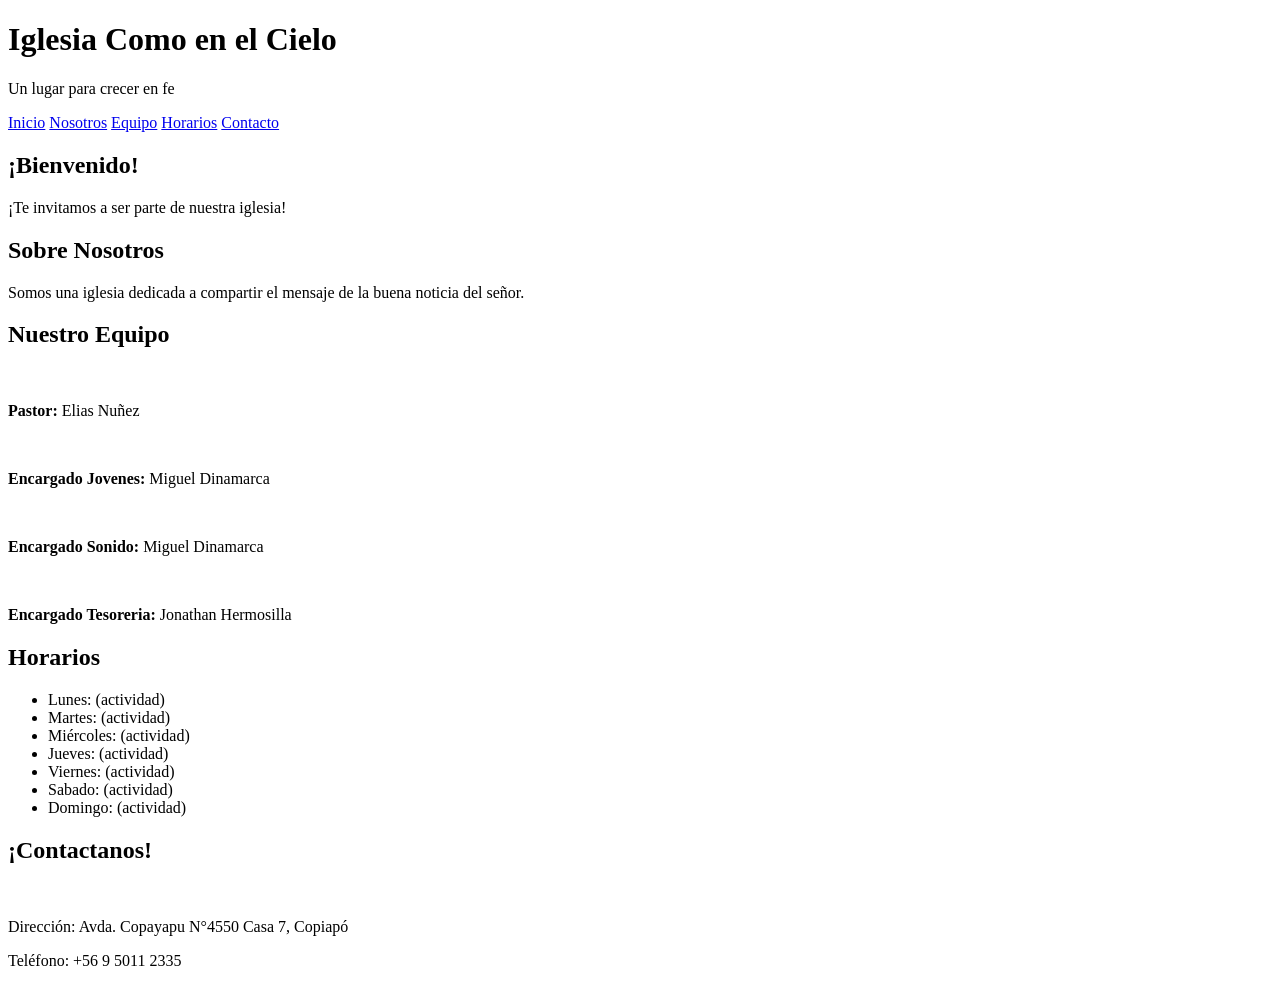
==== index.html @ c85ac82c "ajustes minimos" ====
<!DOCTYPE html>
<html lang="es">

<head>
    <meta charset="UTF-8">
    <meta name="viewport" content="width=device-width, initial-scale=1.0">
    <title>Iglesia "Como en el Cielo"</title>
    <link rel="stylesheet" href="styles.css">
</head>

<body>

    <header>
        <h1>Iglesia Como en el Cielo</h1>
        <p>Un lugar para crecer en fe</p>
    </header>

    <nav>
        <a href="#inicio">Inicio</a>
        <a href="#nosotros">Nosotros</a>
        <a href="#equipo">Equipo</a>
        <a href="#horarios">Horarios</a>
        <a href="#contacto">Contacto</a>
    </nav>

    <main>

        <section id="inicio">
            <h2>¡Bienvenido!</h2>
            <p>¡Te invitamos a ser parte de nuestra iglesia!</p>
        </section>

        <section id="nosotros">
            <h2>Sobre Nosotros</h2>
            <p>
                Somos una iglesia dedicada a compartir el mensaje de la buena noticia del señor.
            </p>
        </section>

        <section id="equipo">
            <h2>Nuestro Equipo</h2>

            <img src=""><p><strong>Pastor:</strong> Elias Nuñez</p>
            <img src=""><p><strong>Encargado Jovenes:</strong> Miguel Dinamarca </p>
            <img src=""><p><strong>Encargado Sonido:</strong> Miguel Dinamarca </p>
            <img src=""><p><strong>Encargado Tesoreria:</strong> Jonathan Hermosilla </p>

        </section>

        <section id="horarios">
            <h2>Horarios</h2>

            <ul>
                <li>Lunes: (actividad)</li>
                <li>Martes: (actividad) </li>
                <li>Miércoles: (actividad) </li>
                <li>Jueves: (actividad) </li>
                <li>Viernes: (actividad) </li>
                <li>Sabado: (actividad) </li>
                <li>Domingo: (actividad) </li>
            </ul>
        </section>

        <section id="contacto">
            <h2>¡Contactanos!</h2>
            <img src="">
            <p>Dirección: Avda. Copayapu N°4550 Casa 7, Copiapó</p>
            <p>Teléfono: +56 9 5011 2335</p>

        </section>

    </main>

</body>

</html>
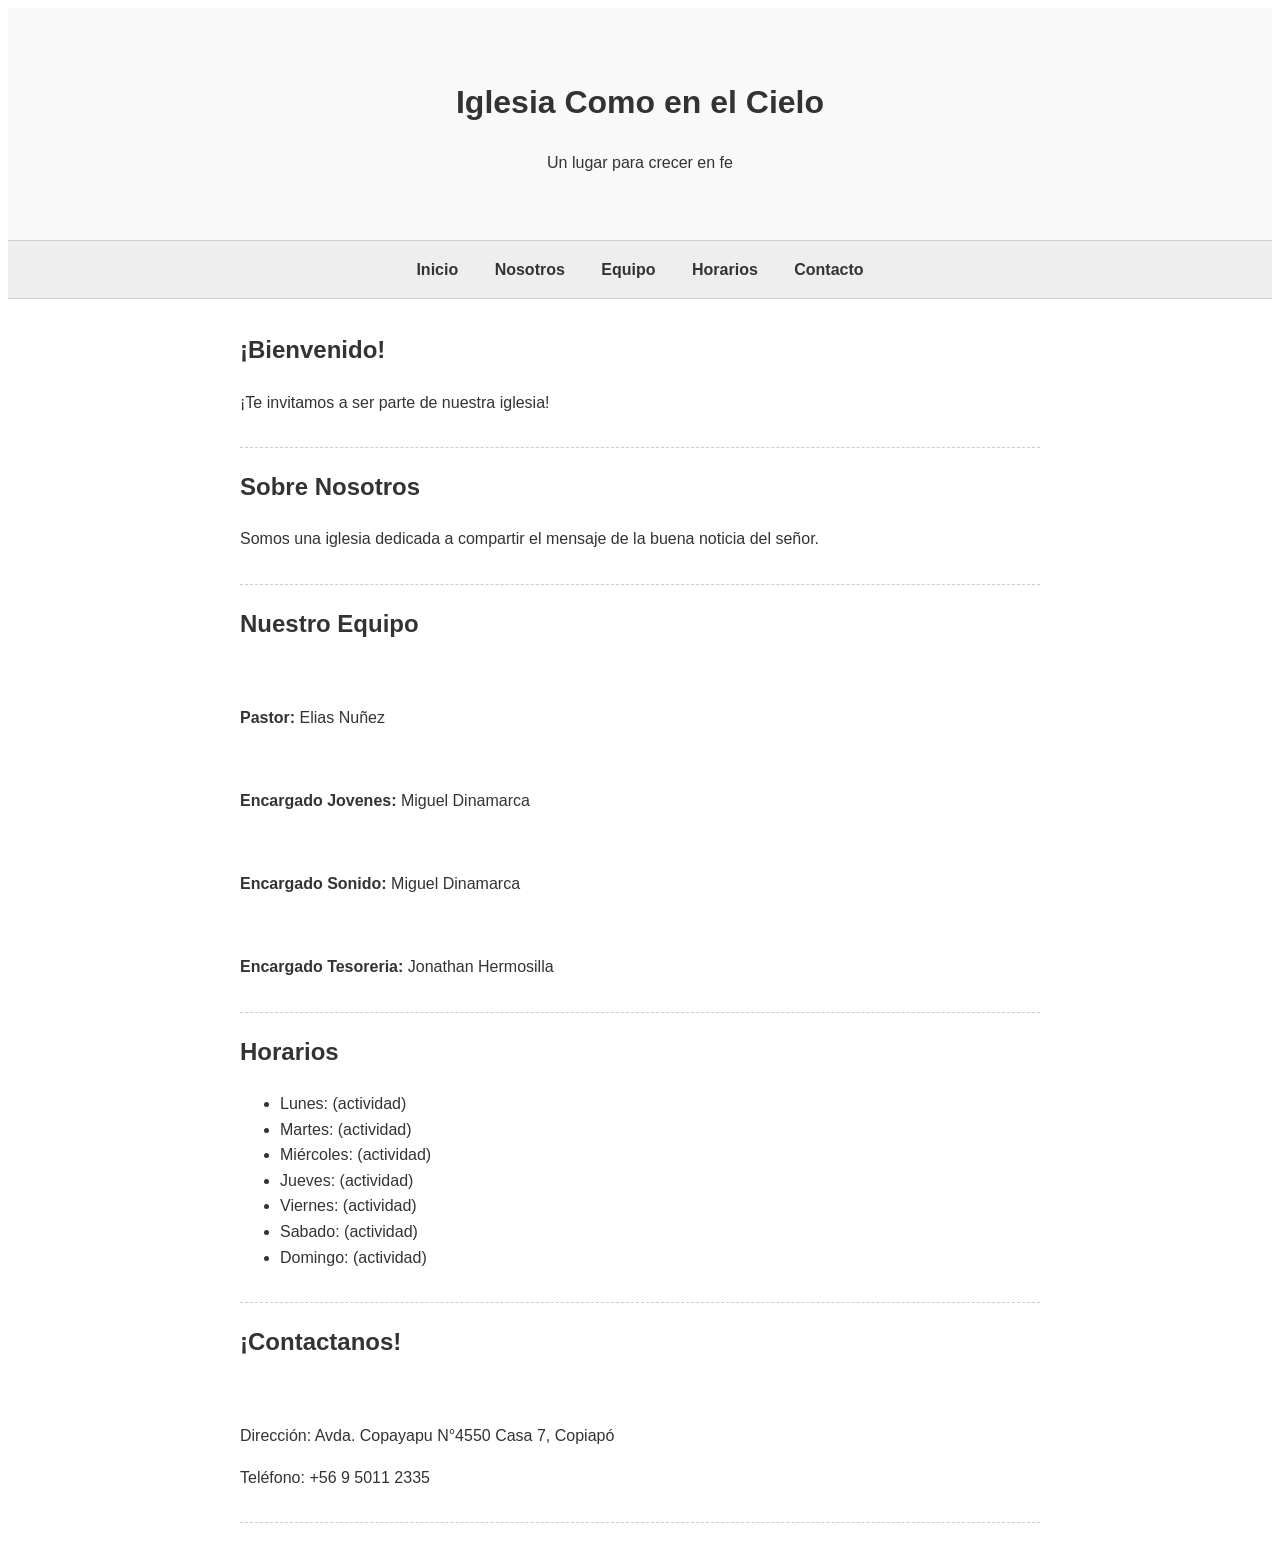
==== commit 838d508e: "Primera fase html con css" ====
--- a/index.html
+++ b/index.html
@@ -4,8 +4,8 @@
 <head>
     <meta charset="UTF-8">
     <meta name="viewport" content="width=device-width, initial-scale=1.0">
-    <title>Iglesia "Como en el Cielo"</title>
-    <link rel="stylesheet" href="styles.css">
+    <title>Iglesia Como en el Cielo</title>
+    <link rel="stylesheet" href="assets/css/styles.css">
 </head>
 
 <body>
--- a/assets/css/styles.css
+++ b/assets/css/styles.css
@@ -0,0 +1,39 @@
+body {
+    font-family: Arial, sans-serif;
+    line-height: 1.6;
+    color: #333;
+    background-color: #fff;
+}
+
+header {
+    text-align: center;
+    padding: 3rem 1rem;
+    background-color: #f9f9f9;
+    border-bottom: 1px solid #ccc;
+}
+
+nav {
+    text-align: center;
+    padding: 1rem;
+    background-color: #eee;
+    border-bottom: 1px solid #ccc;
+}
+
+nav a {
+    text-decoration: none;
+    color: #333;
+    margin: 0 1rem;
+    font-weight: bold;
+}
+
+main {
+    max-width: 800px;
+    margin: 2rem auto;
+    padding: 0 1rem;
+}
+
+section {
+    margin-bottom: 1rem;
+    padding-bottom: 1rem;
+    border-bottom: 1px dashed #ccc;
+}
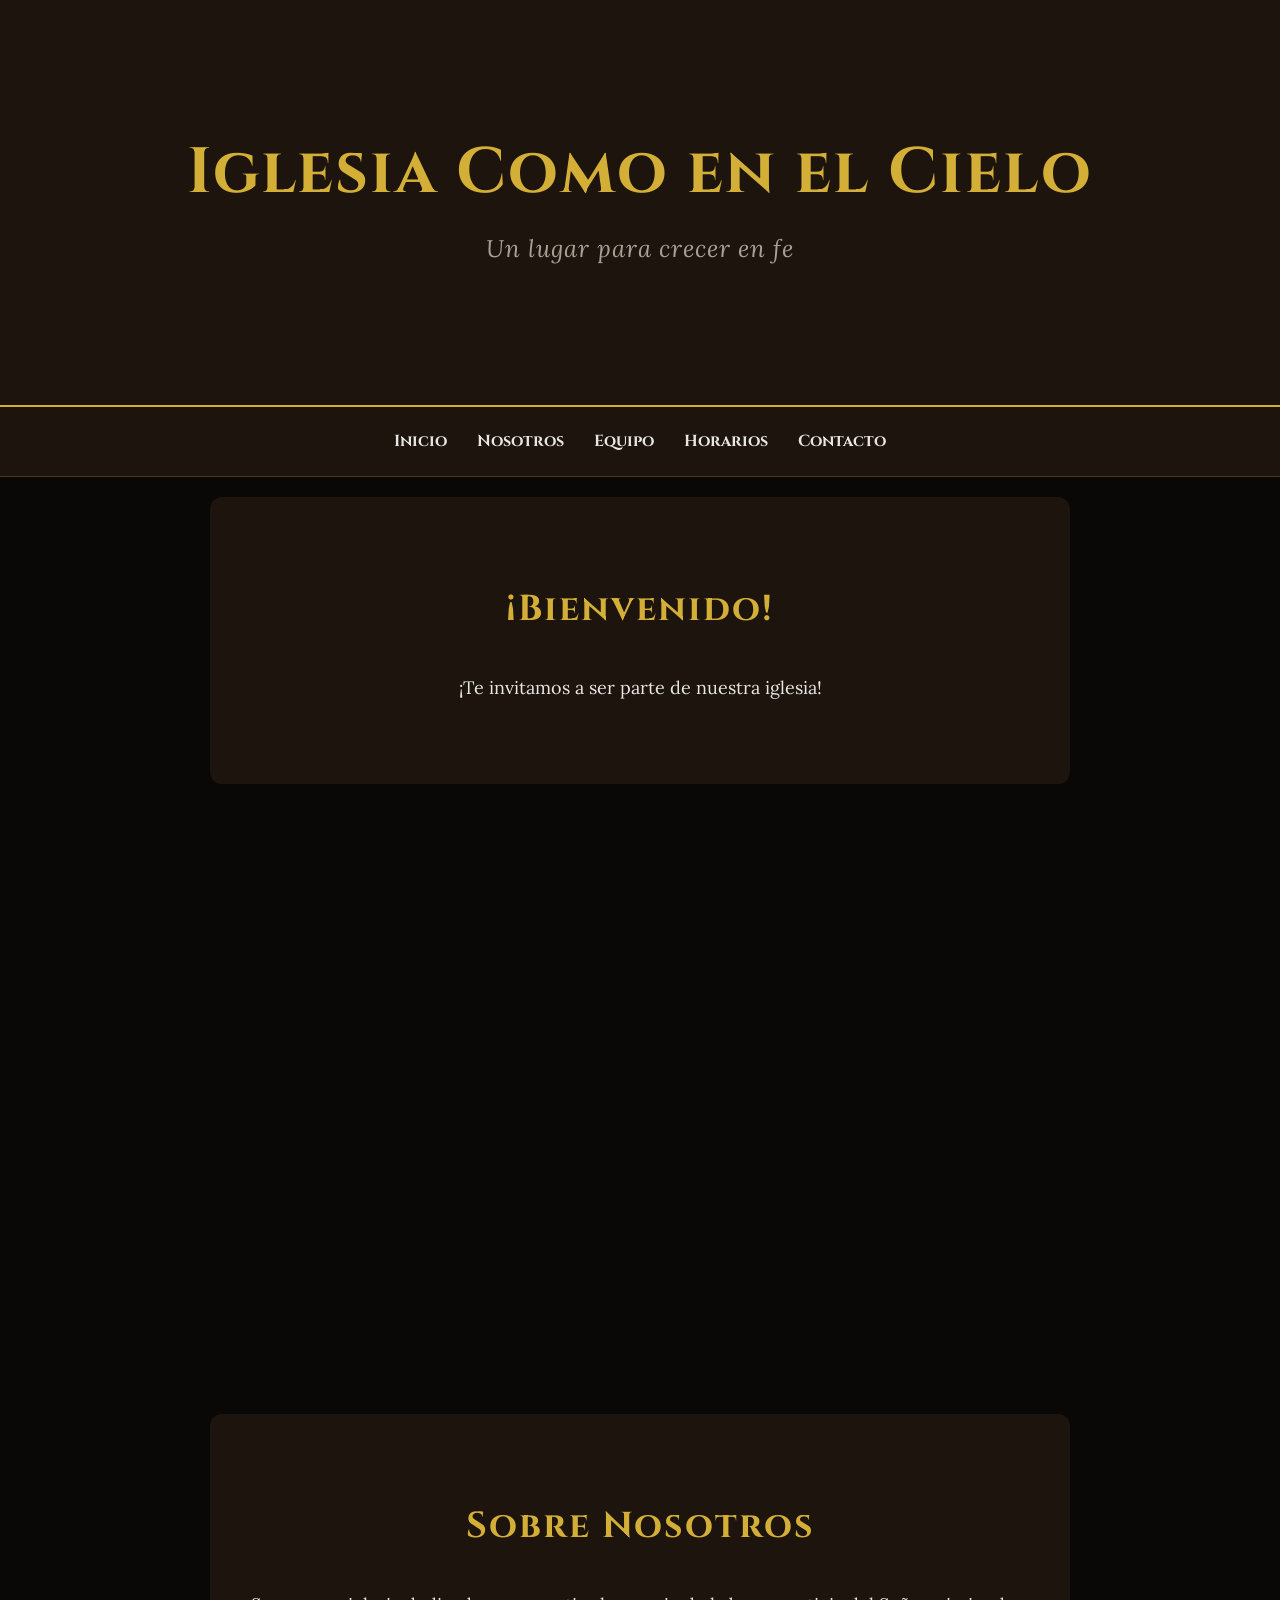
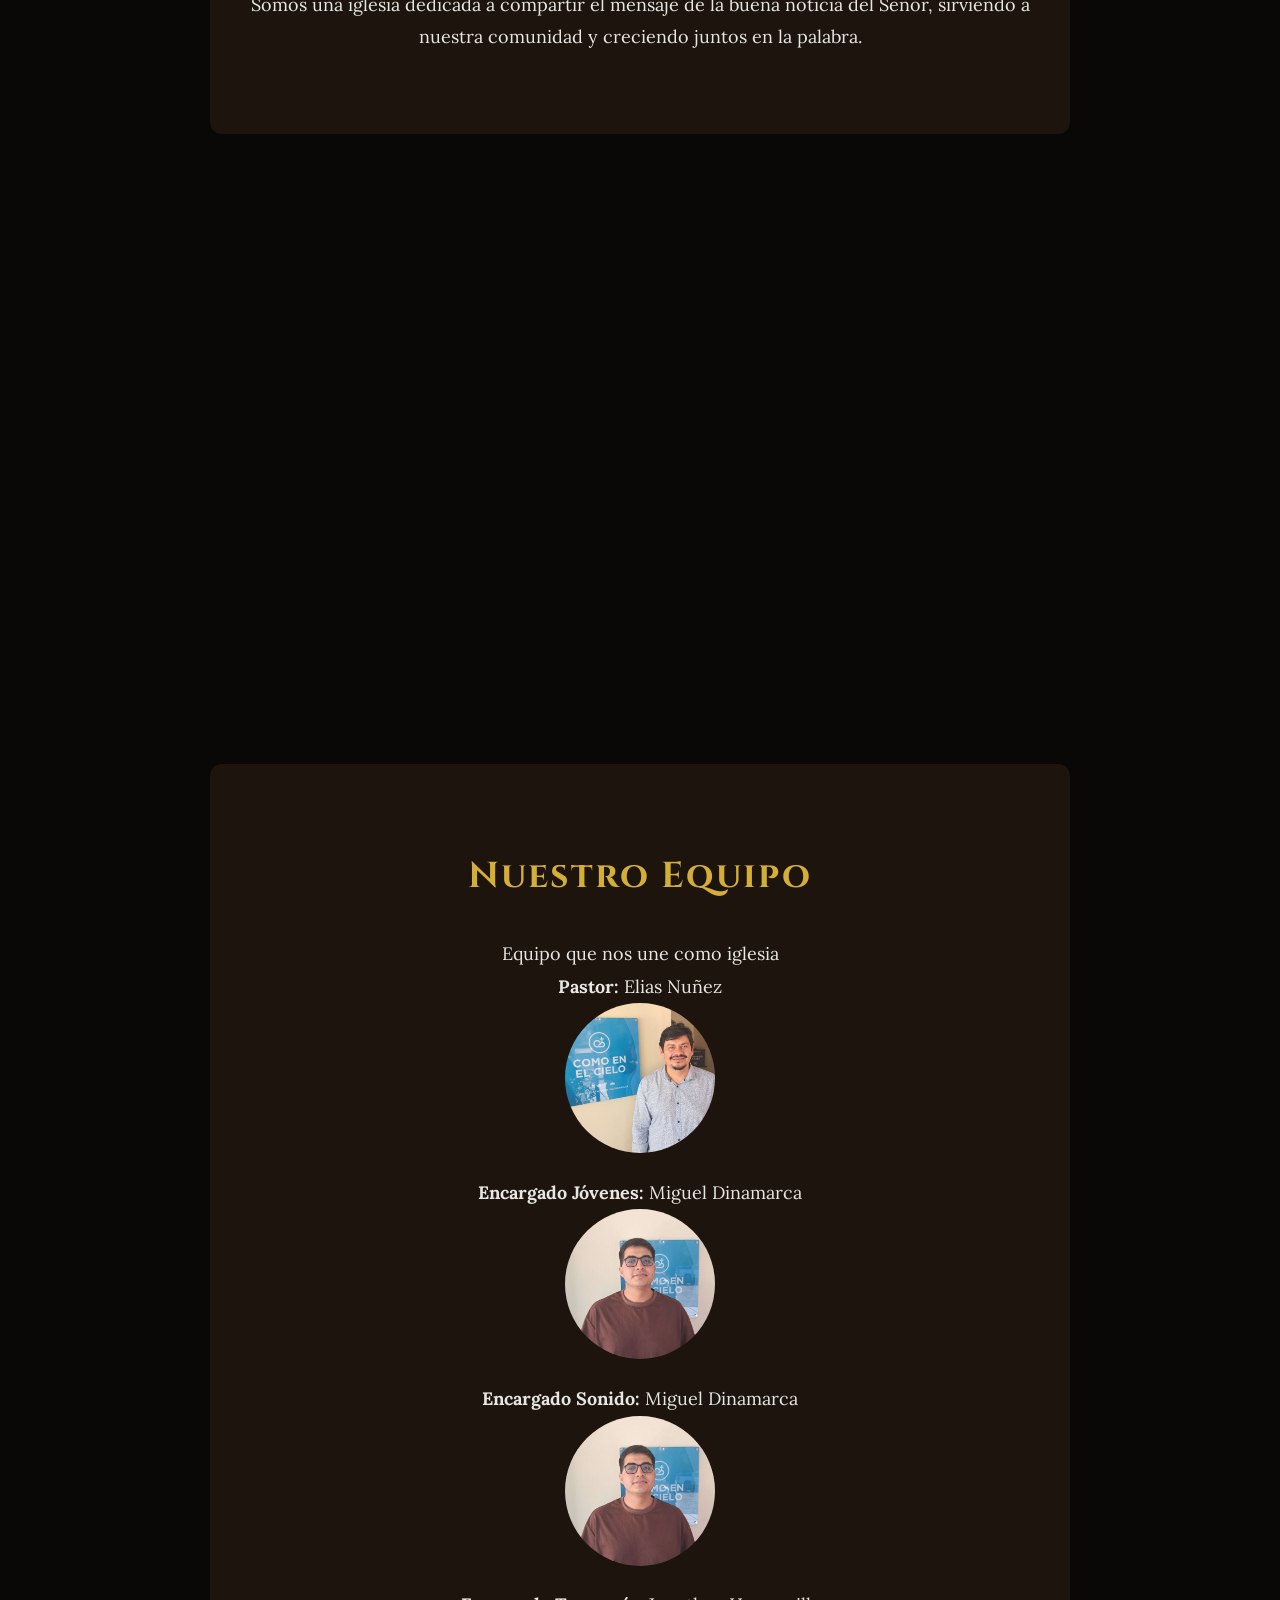
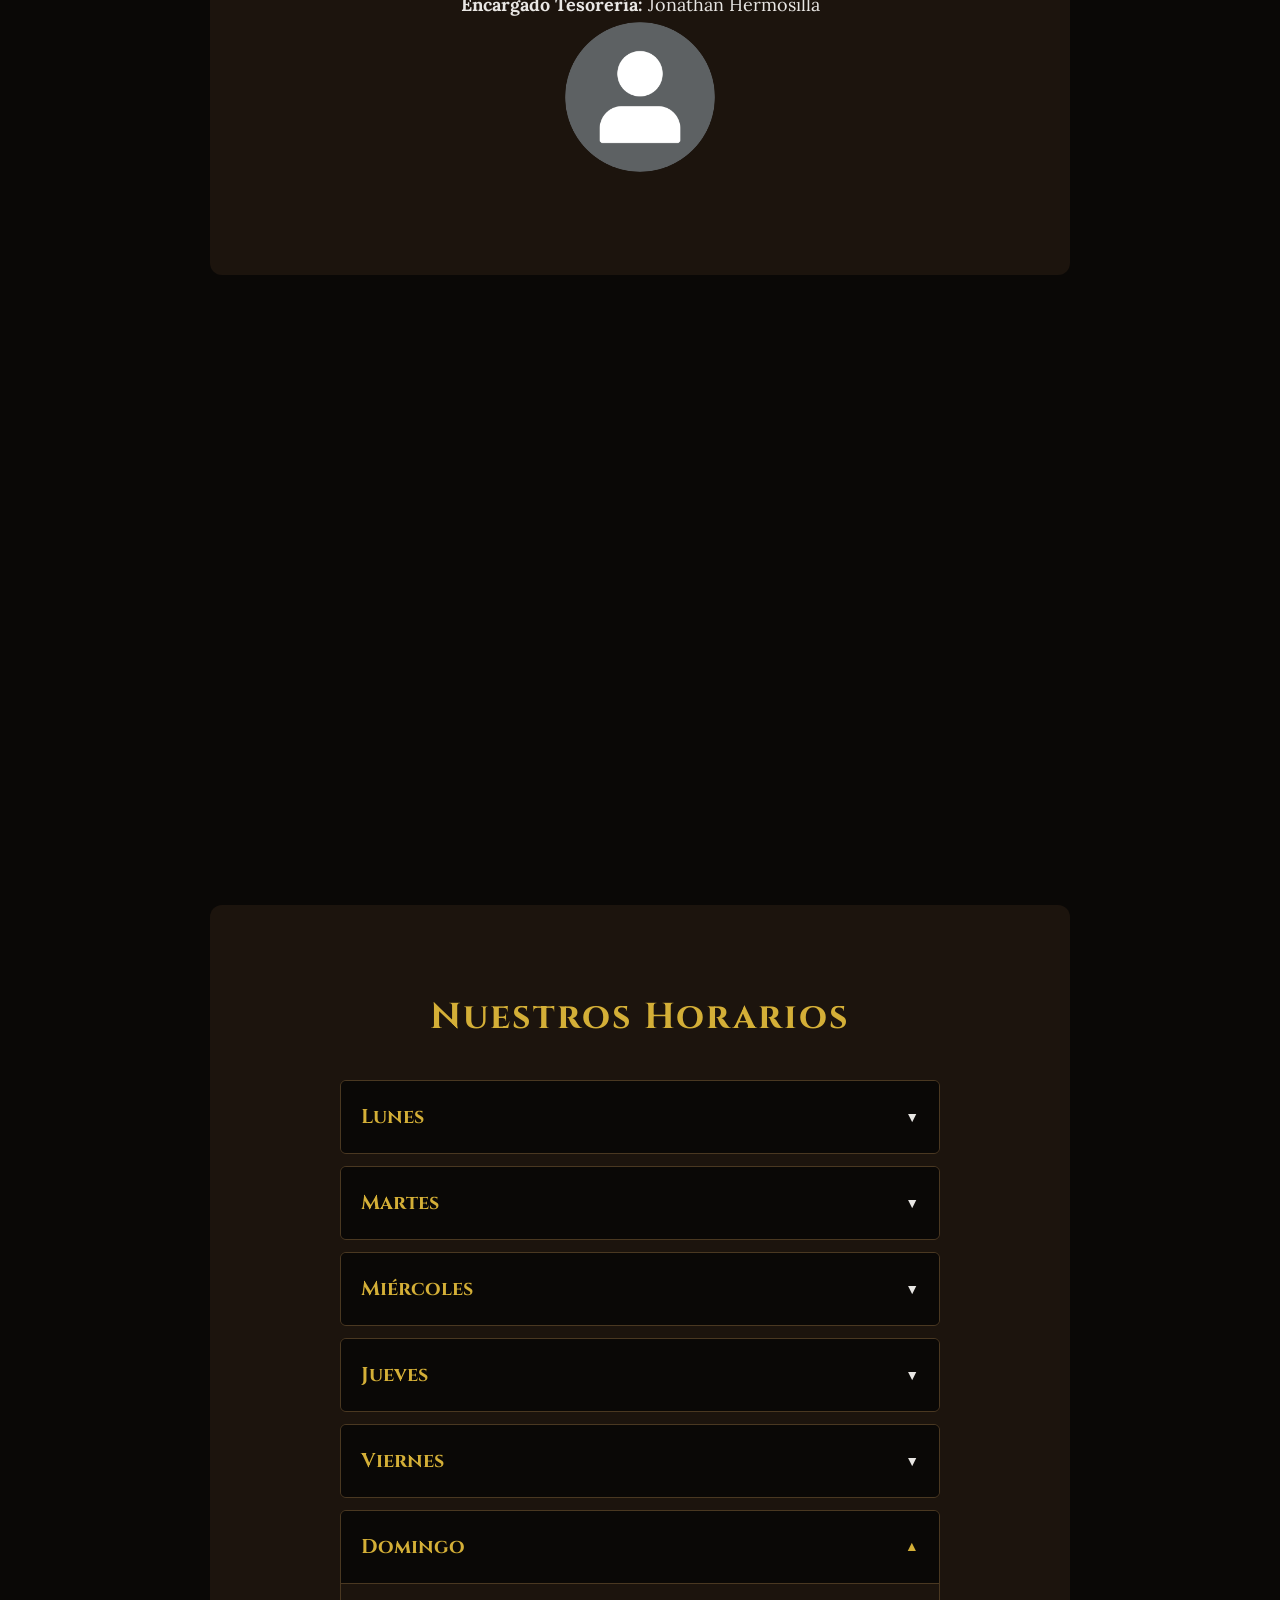
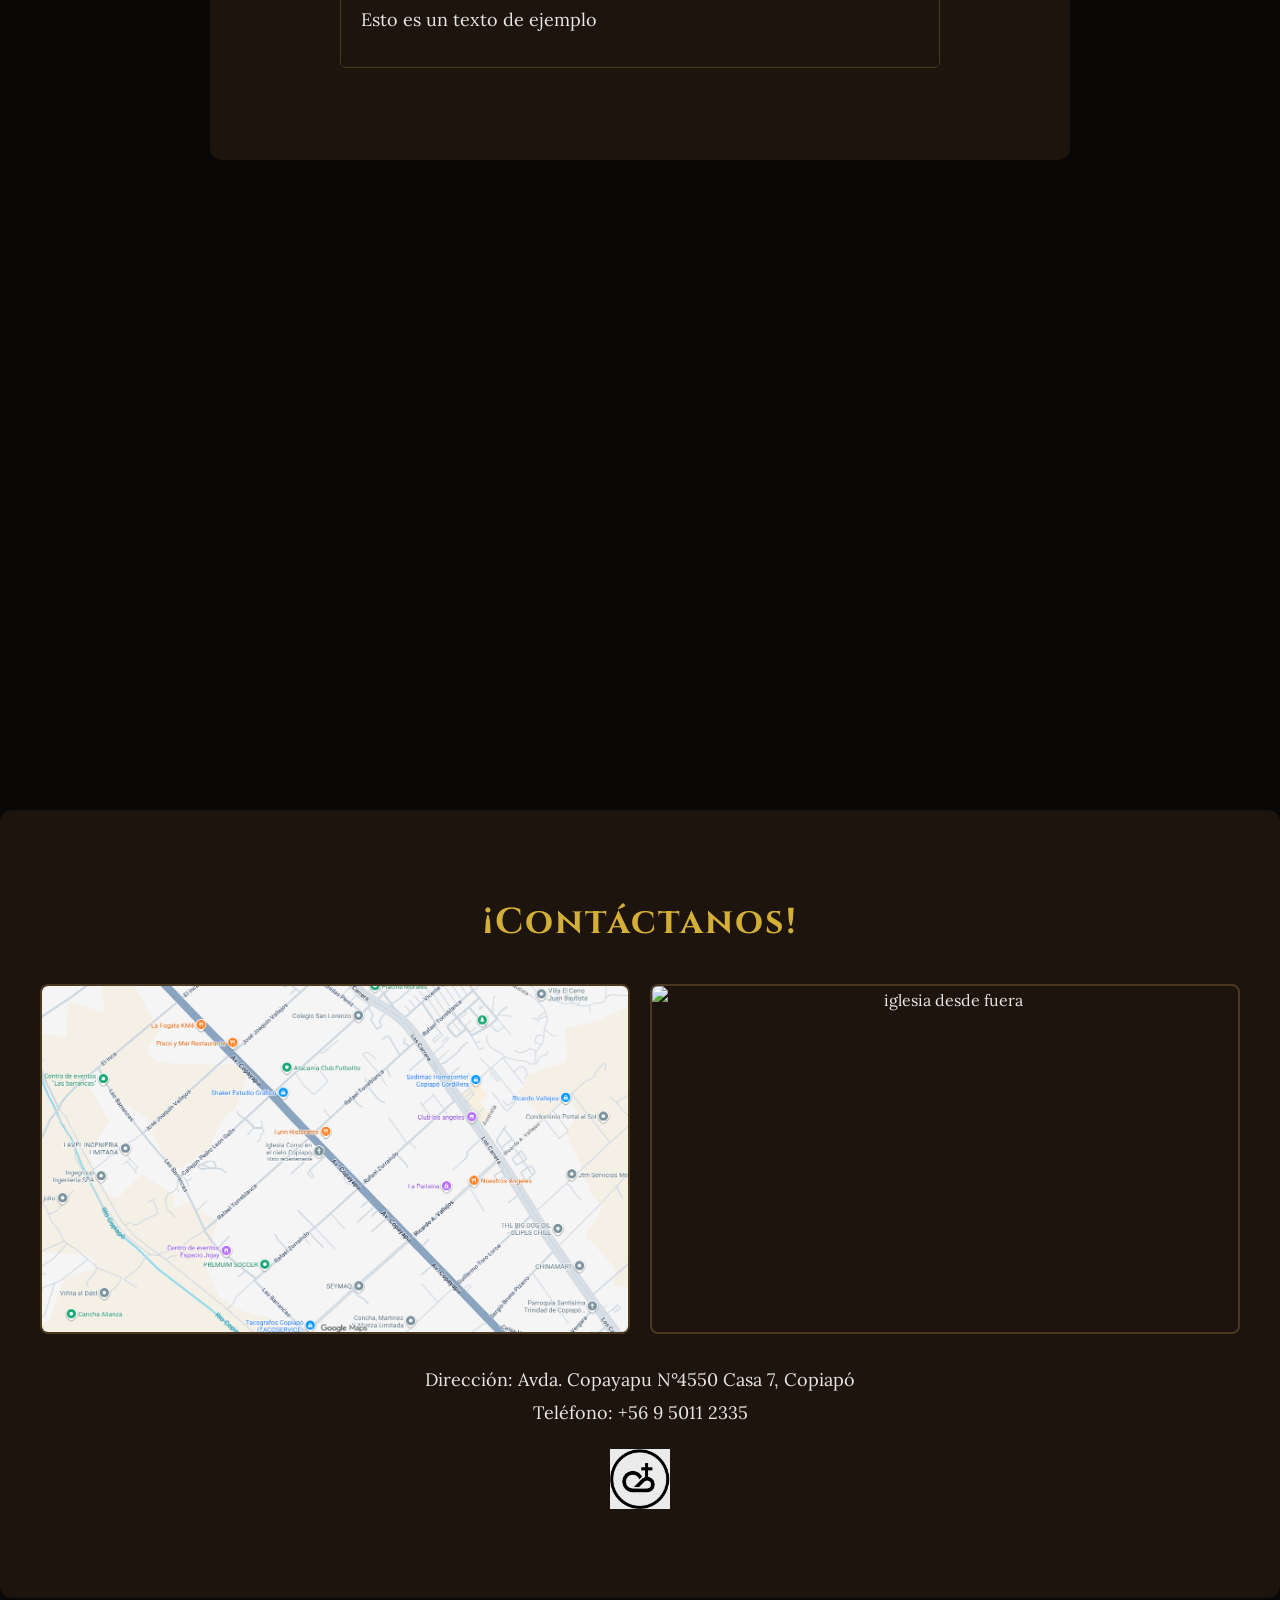
==== commit 2acaa78f: "commit final juntamos cada avance de uno y lo hicimos en un solo código" ====
--- a/index.html
+++ b/index.html
@@ -33,44 +33,104 @@
         <section id="nosotros">
             <h2>Sobre Nosotros</h2>
             <p>
-                Somos una iglesia dedicada a compartir el mensaje de la buena noticia del señor.
+                Somos una iglesia dedicada a compartir el mensaje de la buena noticia del Señor, 
+                sirviendo a nuestra comunidad y creciendo juntos en la palabra.
             </p>
         </section>
 
         <section id="equipo">
             <h2>Nuestro Equipo</h2>
+            <p>Equipo que nos une como iglesia</p>
 
-            <img src=""><p><strong>Pastor:</strong> Elias Nuñez</p>
-            <img src=""><p><strong>Encargado Jovenes:</strong> Miguel Dinamarca </p>
-            <img src=""><p><strong>Encargado Sonido:</strong> Miguel Dinamarca </p>
-            <img src=""><p><strong>Encargado Tesoreria:</strong> Jonathan Hermosilla </p>
+            <article>
+                <p><strong>Pastor:</strong> Elias Nuñez</p>
+                <img src="assets/img/pastor_elias.png" alt="Foto del Pastor Elias Nuñez">
+            </article>
+
+            <article>
+                <p><strong>Encargado Jóvenes:</strong> Miguel Dinamarca</p>
+                <img src="assets/img/Miguel_dinamarca.png" alt="Foto de Miguel Dinamarca, Encargado Jovenes">
+            </article>
+
+            <article>
+                <p><strong>Encargado Sonido:</strong> Miguel Dinamarca</p>
+                <img src="assets/img/Miguel_dinamarca.png" alt="Foto de Miguel Dinamarca, Encargado Sonido">
+            </article>
+
+            <article>
+                <p><strong>Encargado Tesorería:</strong> Jonathan Hermosilla</p>
+                <img src="assets/img/12225881.png" alt="Foto de Jonathan Hermosilla, Encargado Tesoreria">
+            </article>
 
         </section>
 
-        <section id="horarios">
-            <h2>Horarios</h2>
+    
+        <section id="horarios" class="revelar">
+            <h2>Nuestros Horarios</h2>
+            
+            <div class="acordeon-horarios">
+                
+                <details>
+                    <summary>Lunes</summary>
+                    <div class="contenido-dia">
+                        <p>Esto es un texto de ejemplo</p>
+                    </div>
+                </details>
 
-            <ul>
-                <li>Lunes: (actividad)</li>
-                <li>Martes: (actividad) </li>
-                <li>Miércoles: (actividad) </li>
-                <li>Jueves: (actividad) </li>
-                <li>Viernes: (actividad) </li>
-                <li>Sabado: (actividad) </li>
-                <li>Domingo: (actividad) </li>
-            </ul>
-        </section>
+                <details>
+                    <summary>Martes</summary>
+                    <div class="contenido-dia">
+                        <p>Esto es un texto de ejemplo</p>
+                    </div>
+                </details>
 
-        <section id="contacto">
-            <h2>¡Contactanos!</h2>
-            <img src="">
-            <p>Dirección: Avda. Copayapu N°4550 Casa 7, Copiapó</p>
-            <p>Teléfono: +56 9 5011 2335</p>
+                <details>
+                    <summary>Miércoles</summary>
+                    <div class="contenido-dia">
+                        <p>Esto es un texto de ejemplo</p>
+                    </div>
+                </details>
 
+                <details>
+                    <summary>Jueves</summary>
+                    <div class="contenido-dia">
+                        <p>Esto es un texto de ejemplo</p>
+                    </div>
+                </details>
+
+                <details>
+                    <summary>Viernes</summary>
+                    <div class="contenido-dia">
+                        <p>Esto es un texto de ejemplo</p>
+                    </div>
+                </details>
+
+                <details open> <summary>Domingo</summary>
+                    <div class="contenido-dia">
+                        <p>Esto es un texto de ejemplo</p>
+                    </div>
+                </details>
+
+            </div>
         </section>
 
     </main>
 
+    <footer id="contacto">
+        <h2>¡Contáctanos!</h2>
+
+        <figure class="galeria-contacto">
+        <img src="assets/img/ubicacion_iglesia.png" alt="Mapa de ubicación de la Iglesia en Copiapó">
+        <img src="assets/img/iglesia_fuera.jpg" alt="iglesia desde fuera">
+        </figure>
+        
+        <p>Dirección: Avda. Copayapu N°4550 Casa 7, Copiapó</p>
+        <p>Teléfono: +56 9 5011 2335</p>
+
+        <img src="assets/img/Logo_iglesia.jpeg" alt="Logo de la Iglesia" class="mini-logo">
+        
+    </footer>
+
 </body>
 
 </html>
--- a/assets/css/styles.css
+++ b/assets/css/styles.css
@@ -1,39 +1,220 @@
+@import url('https://fonts.googleapis.com/css2?family=Cinzel:wght@600;800&family=Lora:ital,wght@0,400;0,700;1,400&display=swap');
+
+* {
+    margin: 0;
+    padding: 0;
+    box-sizing: border-box;
+}
+
+html {
+    scroll-behavior: smooth;
+}
+
 body {
-    font-family: Arial, sans-serif;
-    line-height: 1.6;
-    color: #333;
-    background-color: #fff;
+    background-color: #0a0806;
+    color: #e8e6e3; 
+    font-family: 'Lora', serif;
+    font-size: 16px;
+    line-height: 1.8;
+}
+
+h1, h2 {
+    font-family: 'Cinzel', serif;
+    color: #d4af37;
+    text-align: center;
+    letter-spacing: 2px;
+}
+p {
+    font-size: 18px; 
+}
+
+nav {
+    background-color: #1c140d;
+    position: sticky;
+    top: 0;
+    padding: 20px;
+    display: flex;
+    justify-content: center;
+    gap: 30px;
+    z-index: 1000;
+    border-bottom: 1px solid #4a3821;
+}
+
+nav a {
+    color: #e8e6e3;
+    text-decoration: none;
+    font-family: 'Cinzel', serif;
+    font-weight: bold;
+    transition: 0.3s;
+}
+
+nav a:hover {
+    color: #d4af37;
+    transform: translateY(-2px);
 }
 
 header {
+    background-color: #1c140d; 
+    padding: 15vh 20px; 
     text-align: center;
-    padding: 3rem 1rem;
-    background-color: #f9f9f9;
-    border-bottom: 1px solid #ccc;
-}
-
-nav {
-    text-align: center;
-    padding: 1rem;
-    background-color: #eee;
-    border-bottom: 1px solid #ccc;
-}
-
-nav a {
-    text-decoration: none;
-    color: #333;
-    margin: 0 1rem;
+    border-bottom: 2px solid #d4af37;
+    
+    display: flex;
+    flex-direction: column;
+    justify-content: center;
+    align-items: center;
+}
+
+header h1 {
+    font-size: 64px;
+    margin-bottom: 15px;
+    line-height: 1.2;
+}
+
+header p {
+    font-size: 24px;
+    color: #a8a096;
+    font-style: italic;
+    letter-spacing: 1px;
+}
+
+main {
+    max-width: 900px;
+    margin: 0 auto;
+    padding: 20px;
+}
+
+section, footer {
+    background-color: #1c140d;
+    padding: 80px 40px;
+    margin-bottom: 70vh; 
+    border-radius: 12px;
+    scroll-margin-top: 100px; 
+    
+    text-align: center; 
+}
+
+section h2, footer h2 {
+    font-size: 36px;
+    margin-bottom: 30px;
+}
+
+@keyframes subirRevelar {
+    from {
+        opacity: 0;
+        transform: translateY(40px);
+    }
+    to {
+        opacity: 1;
+        transform: translateY(0);
+    }
+}
+
+.revelar {
+    animation: subirRevelar 1.2s ease-out;
+}
+
+
+#equipo img {
+    width: 150px;
+    height: 150px;
+    border-radius: 50%;
+    margin-bottom: 15px;
+    object-fit: cover;
+}
+
+figure.galeria-contacto {
+    display: flex;
+    flex-direction: row;
+    gap: 20px;
+    width: 100%;
+    margin-bottom: 30px;
+    justify-content: center; 
+}
+
+figure.galeria-contacto img {
+    flex: 1;
+    width: 100%;
+    max-width: calc(50% - 10px);
+    height: 350px;
+    object-fit: cover;
+    border-radius: 8px;
+    border: 2px solid #4a3821;
+}
+
+.acordeon-horarios {
+    max-width: 600px;
+    margin: 0 auto;
+    text-align: left;
+}
+
+details {
+    background-color: #1c140d;
+    border: 1px solid #4a3821;
+    border-radius: 6px;
+    margin-bottom: 12px;
+    overflow: hidden;
+}
+
+summary {
+    padding: 18px 20px;
+    font-family: 'Cinzel', serif;
+    font-size: 20px;
     font-weight: bold;
-}
-
-main {
-    max-width: 800px;
-    margin: 2rem auto;
-    padding: 0 1rem;
-}
-
-section {
-    margin-bottom: 1rem;
-    padding-bottom: 1rem;
-    border-bottom: 1px dashed #ccc;
-}
+    color: #d4af37; 
+    background-color: #0a0806; 
+    cursor: pointer;
+    list-style: none;
+    display: flex;
+    justify-content: space-between;
+    align-items: center;
+    transition: background-color 0.3s ease;
+}
+
+summary::-webkit-details-marker {
+    display: none;
+}
+
+summary::after {
+    content: '▼';
+    font-size: 14px;
+    color: #e8e6e3;
+    transition: transform 0.3s ease;
+}
+
+summary:hover {
+    background-color: #1c140d;
+}
+
+details[open] summary::after {
+    transform: rotate(180deg);
+    color: #d4af37;
+}
+
+.contenido-dia {
+    padding: 20px;
+    background-color: #1c140d;
+    color: #e8e6e3;
+    border-top: 1px solid #4a3821; 
+    animation: aparecerContenido 0.4s ease-out;
+}
+
+.contenido-dia p {
+    margin-bottom: 10px;
+}
+
+@keyframes aparecerContenido {
+    from {
+        opacity: 0;
+        transform: translateY(-10px);
+    }
+    to {
+        opacity: 1;
+        transform: translateY(0);
+    }
+}
+
+.mini-logo {
+    width: 60px;
+    margin-top: 20px;
+}
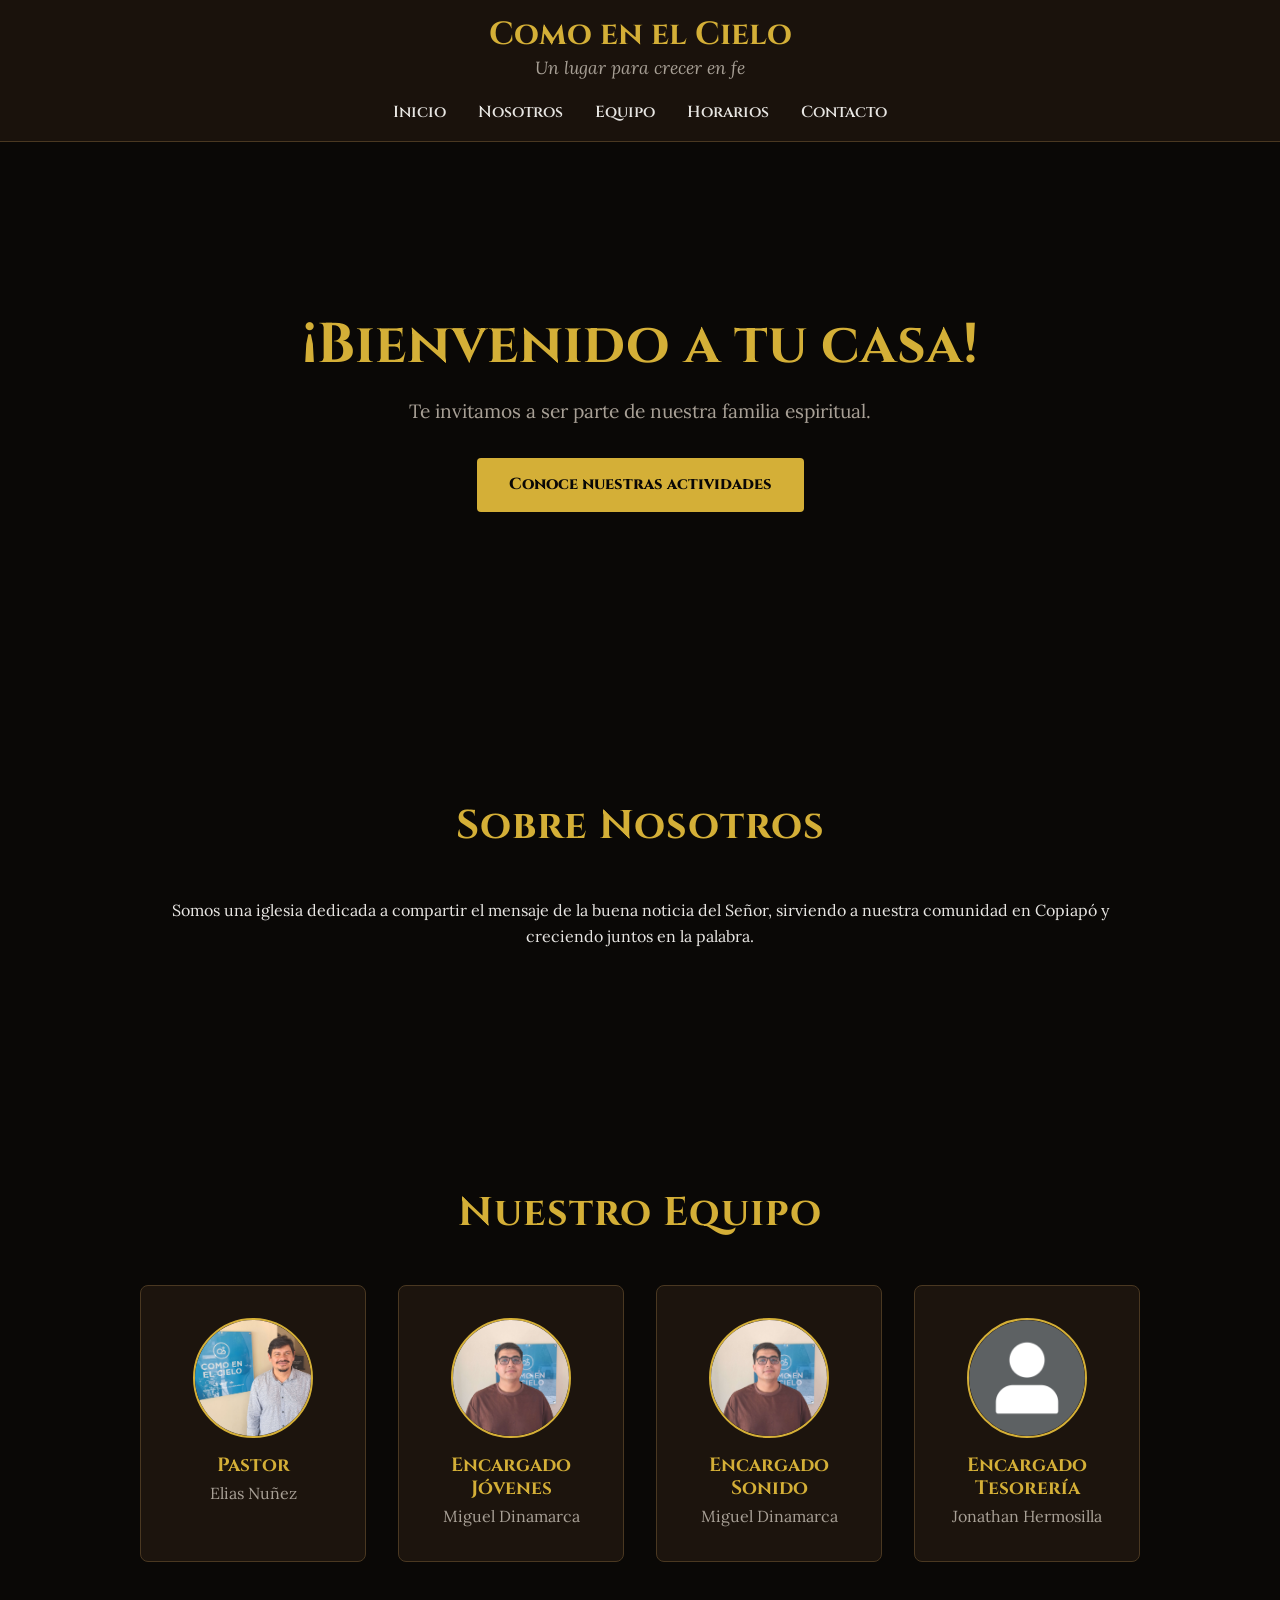
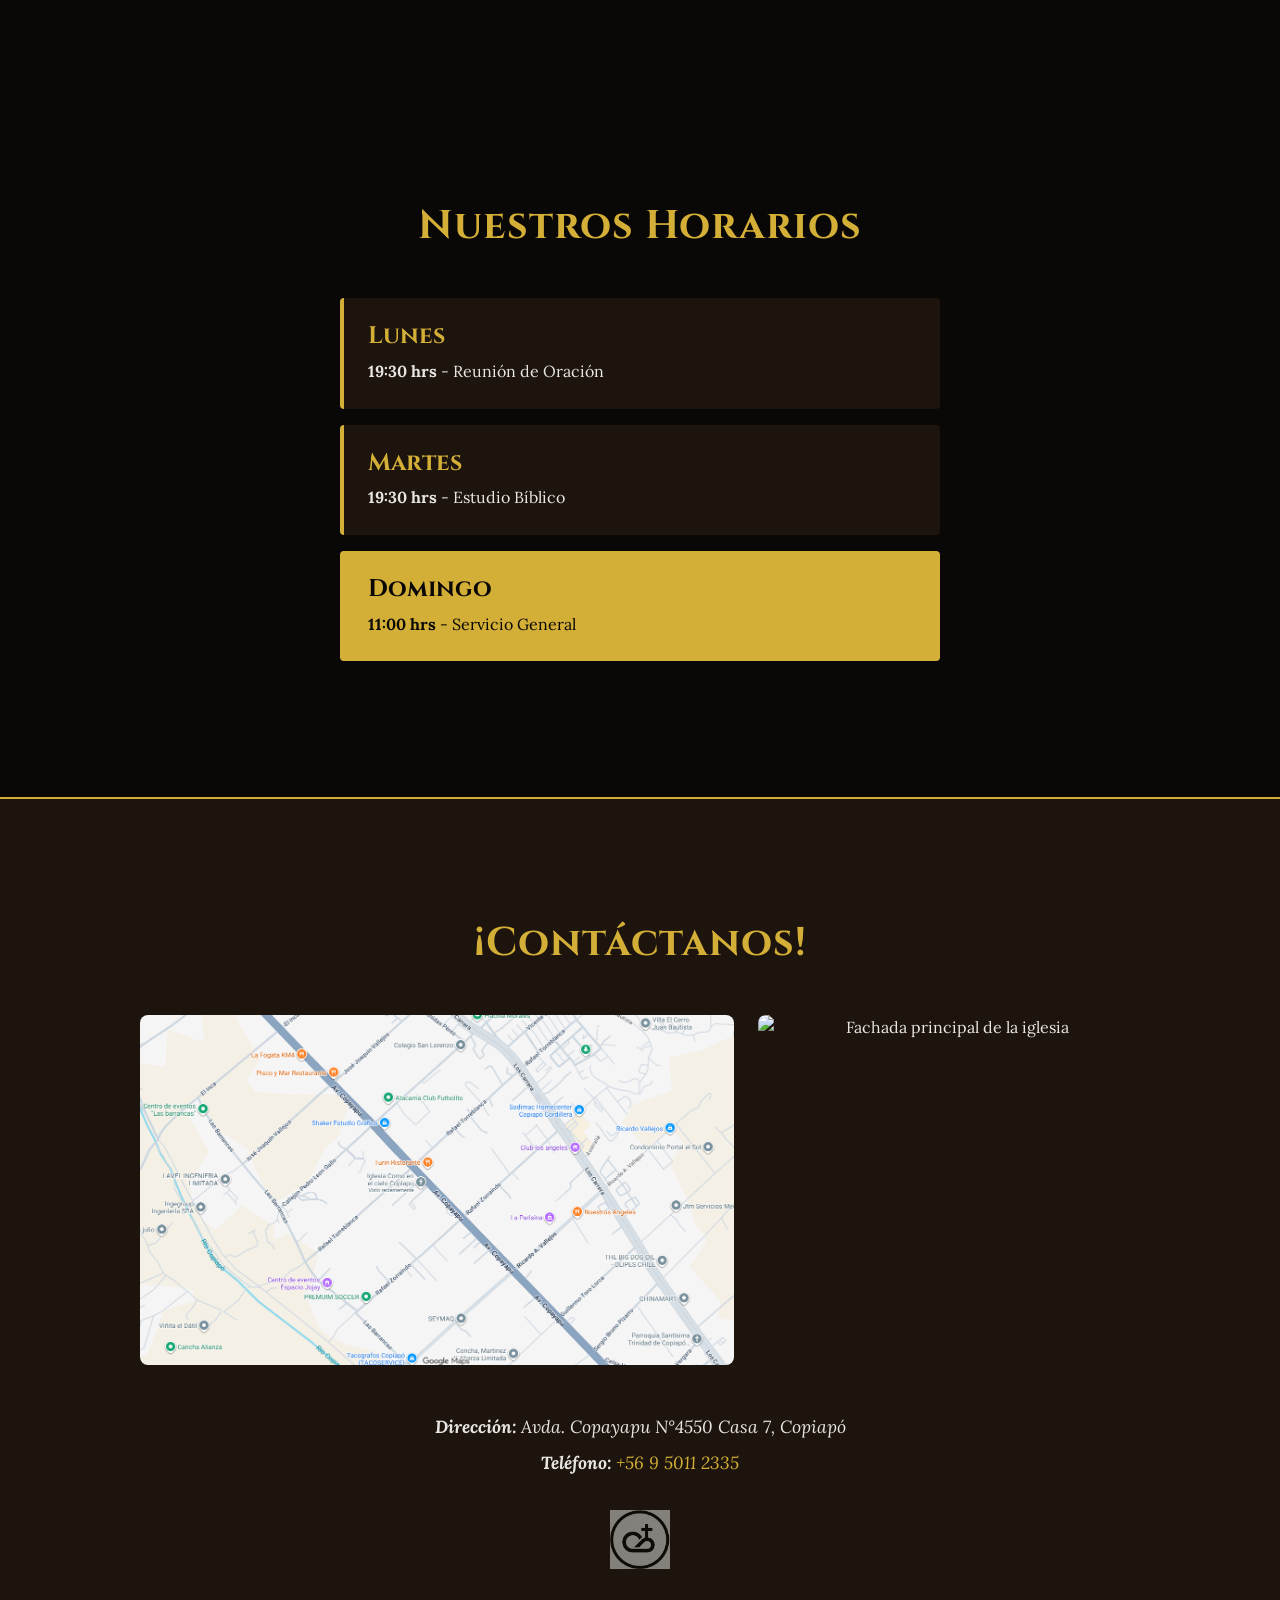
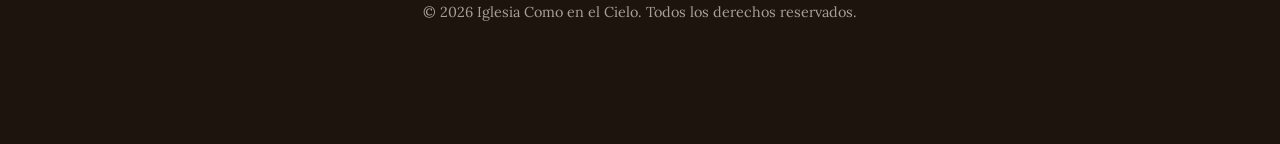
==== commit 5076dfae: "actualizacion pagina (aun posibles cambios)" ====
--- a/index.html
+++ b/index.html
@@ -1,136 +1,132 @@
 <!DOCTYPE html>
 <html lang="es">
-
 <head>
     <meta charset="UTF-8">
     <meta name="viewport" content="width=device-width, initial-scale=1.0">
-    <title>Iglesia Como en el Cielo</title>
+    <meta name="description" content="Iglesia Como en el Cielo en Copiapó. Un lugar para crecer en fe. Conoce nuestros horarios y equipo.">
+    <title>Iglesia Como en el Cielo | Copiapó</title>
+    
+    <link rel="preconnect" href="https://fonts.googleapis.com">
+    <link rel="preconnect" href="https://fonts.gstatic.com" crossorigin>
+    <link href="https://fonts.googleapis.com/css2?family=Cinzel:wght@600;800&family=Lora:ital,wght@0,400;0,700;1,400&display=swap" rel="stylesheet">
+    
     <link rel="stylesheet" href="assets/css/styles.css">
 </head>
-
 <body>
 
-    <header>
-        <h1>Iglesia Como en el Cielo</h1>
-        <p>Un lugar para crecer en fe</p>
+    <header class="header" data-js="header">
+        <div class="header__container">
+            <div class="header__brand">
+                <h1 class="header__title">Como en el Cielo</h1>
+                <p class="header__subtitle">Un lugar para crecer en fe</p>
+            </div>
+
+            <nav class="nav" aria-label="Navegación principal">
+                <ul class="nav__list" data-js="nav-menu">
+                    <li class="nav__item"><a href="#inicio" class="nav__link">Inicio</a></li>
+                    <li class="nav__item"><a href="#nosotros" class="nav__link">Nosotros</a></li>
+                    <li class="nav__item"><a href="#equipo" class="nav__link">Equipo</a></li>
+                    <li class="nav__item"><a href="#horarios" class="nav__link">Horarios</a></li>
+                    <li class="nav__item"><a href="#contacto" class="nav__link">Contacto</a></li>
+                </ul>
+            </nav>
+        </div>
     </header>
 
-    <nav>
-        <a href="#inicio">Inicio</a>
-        <a href="#nosotros">Nosotros</a>
-        <a href="#equipo">Equipo</a>
-        <a href="#horarios">Horarios</a>
-        <a href="#contacto">Contacto</a>
-    </nav>
+    <main class="main-content">
 
-    <main>
-
-        <section id="inicio">
-            <h2>¡Bienvenido!</h2>
-            <p>¡Te invitamos a ser parte de nuestra iglesia!</p>
+        <section id="inicio" class="hero section">
+            <div class="hero__content">
+                <h2 class="hero__title">¡Bienvenido a tu casa!</h2>
+                <p class="hero__text">Te invitamos a ser parte de nuestra familia espiritual.</p>
+                <a href="#horarios" class="btn btn--primary">Conoce nuestras actividades</a>
+            </div>
         </section>
 
-        <section id="nosotros">
-            <h2>Sobre Nosotros</h2>
-            <p>
-                Somos una iglesia dedicada a compartir el mensaje de la buena noticia del Señor, 
-                sirviendo a nuestra comunidad y creciendo juntos en la palabra.
-            </p>
+        <section id="nosotros" class="about section">
+            <div class="section__container">
+                <h2 class="section__title">Sobre Nosotros</h2>
+                <p class="about__text">
+                    Somos una iglesia dedicada a compartir el mensaje de la buena noticia del Señor, 
+                    sirviendo a nuestra comunidad en Copiapó y creciendo juntos en la palabra.
+                </p>
+            </div>
         </section>
 
-        <section id="equipo">
-            <h2>Nuestro Equipo</h2>
-            <p>Equipo que nos une como iglesia</p>
+        <section id="equipo" class="team section">
+            <div class="section__container">
+                <h2 class="section__title">Nuestro Equipo</h2>
+                
+                <div class="team__grid">
+                    <article class="card-team">
+                        <img src="assets/img/pastor_elias.png" alt="Pastor Elias Nuñez" class="card-team__img">
+                        <h3 class="card-team__role">Pastor</h3>
+                        <p class="card-team__name">Elias Nuñez</p>
+                    </article>
 
-            <article>
-                <p><strong>Pastor:</strong> Elias Nuñez</p>
-                <img src="assets/img/pastor_elias.png" alt="Foto del Pastor Elias Nuñez">
-            </article>
+                    <article class="card-team">
+                        <img src="assets/img/Miguel_dinamarca.png" alt="Miguel Dinamarca, Jóvenes" class="card-team__img">
+                        <h3 class="card-team__role">Encargado Jóvenes</h3>
+                        <p class="card-team__name">Miguel Dinamarca</p>
+                    </article>
 
-            <article>
-                <p><strong>Encargado Jóvenes:</strong> Miguel Dinamarca</p>
-                <img src="assets/img/Miguel_dinamarca.png" alt="Foto de Miguel Dinamarca, Encargado Jovenes">
-            </article>
+                    <article class="card-team">
+                        <img src="assets/img/Miguel_dinamarca.png" alt="Miguel Dinamarca, Sonido" class="card-team__img">
+                        <h3 class="card-team__role">Encargado Sonido</h3>
+                        <p class="card-team__name">Miguel Dinamarca</p>
+                    </article>
 
-            <article>
-                <p><strong>Encargado Sonido:</strong> Miguel Dinamarca</p>
-                <img src="assets/img/Miguel_dinamarca.png" alt="Foto de Miguel Dinamarca, Encargado Sonido">
-            </article>
-
-            <article>
-                <p><strong>Encargado Tesorería:</strong> Jonathan Hermosilla</p>
-                <img src="assets/img/12225881.png" alt="Foto de Jonathan Hermosilla, Encargado Tesoreria">
-            </article>
-
+                    <article class="card-team">
+                        <img src="assets/img/12225881.png" alt="Jonathan Hermosilla, Tesorería" class="card-team__img">
+                        <h3 class="card-team__role">Encargado Tesorería</h3>
+                        <p class="card-team__name">Jonathan Hermosilla</p>
+                    </article>
+                </div>
+            </div>
         </section>
 
-    
-        <section id="horarios" class="revelar">
-            <h2>Nuestros Horarios</h2>
-            
-            <div class="acordeon-horarios">
+        <section id="horarios" class="schedule section">
+            <div class="section__container">
+                <h2 class="section__title">Nuestros Horarios</h2>
                 
-                <details>
-                    <summary>Lunes</summary>
-                    <div class="contenido-dia">
-                        <p>Esto es un texto de ejemplo</p>
+                <div class="schedule__list" data-js="schedule-accordion">
+                    <div class="schedule__item">
+                        <h3 class="schedule__day">Lunes</h3>
+                        <p class="schedule__activity"><strong>19:30 hrs</strong> - Reunión de Oración</p>
                     </div>
-                </details>
-
-                <details>
-                    <summary>Martes</summary>
-                    <div class="contenido-dia">
-                        <p>Esto es un texto de ejemplo</p>
+                    <div class="schedule__item">
+                        <h3 class="schedule__day">Martes</h3>
+                        <p class="schedule__activity"><strong>19:30 hrs</strong> - Estudio Bíblico</p>
                     </div>
-                </details>
-
-                <details>
-                    <summary>Miércoles</summary>
-                    <div class="contenido-dia">
-                        <p>Esto es un texto de ejemplo</p>
+                    <div class="schedule__item schedule__item--highlight">
+                        <h3 class="schedule__day">Domingo</h3>
+                        <p class="schedule__activity"><strong>11:00 hrs</strong> - Servicio General</p>
                     </div>
-                </details>
-
-                <details>
-                    <summary>Jueves</summary>
-                    <div class="contenido-dia">
-                        <p>Esto es un texto de ejemplo</p>
-                    </div>
-                </details>
-
-                <details>
-                    <summary>Viernes</summary>
-                    <div class="contenido-dia">
-                        <p>Esto es un texto de ejemplo</p>
-                    </div>
-                </details>
-
-                <details open> <summary>Domingo</summary>
-                    <div class="contenido-dia">
-                        <p>Esto es un texto de ejemplo</p>
-                    </div>
-                </details>
-
+                </div>
             </div>
         </section>
 
     </main>
 
-    <footer id="contacto">
-        <h2>¡Contáctanos!</h2>
+    <footer id="contacto" class="footer section">
+        <div class="section__container">
+            <h2 class="section__title section__title--footer">¡Contáctanos!</h2>
+            
+            <figure class="footer__gallery">
+                <img src="assets/img/ubicacion_iglesia.png" alt="Mapa de ubicación Av. Copayapu 4550" class="footer__img">
+                <img src="assets/img/iglesia_fuera.jpg" alt="Fachada principal de la iglesia" class="footer__img">
+            </figure>
 
-        <figure class="galeria-contacto">
-        <img src="assets/img/ubicacion_iglesia.png" alt="Mapa de ubicación de la Iglesia en Copiapó">
-        <img src="assets/img/iglesia_fuera.jpg" alt="iglesia desde fuera">
-        </figure>
-        
-        <p>Dirección: Avda. Copayapu N°4550 Casa 7, Copiapó</p>
-        <p>Teléfono: +56 9 5011 2335</p>
+            <address class="footer__info">
+                <p><strong>Dirección:</strong> Avda. Copayapu N°4550 Casa 7, Copiapó</p>
+                <p><strong>Teléfono:</strong> <a href="tel:+56950112335" class="footer__link">+56 9 5011 2335</a></p>
+            </address>
 
-        <img src="assets/img/Logo_iglesia.jpeg" alt="Logo de la Iglesia" class="mini-logo">
-        
+            <img src="assets/img/Logo_iglesia.jpeg" alt="Sello oficial de la Iglesia" class="footer__logo">
+            
+            <p class="footer__copyright">&copy; 2026 Iglesia Como en el Cielo. Todos los derechos reservados.</p>
+        </div>
     </footer>
 
 </body>
-
 </html>
--- a/assets/css/styles.css
+++ b/assets/css/styles.css
@@ -1,9 +1,33 @@
-@import url('https://fonts.googleapis.com/css2?family=Cinzel:wght@600;800&family=Lora:ital,wght@0,400;0,700;1,400&display=swap');
-
-* {
+/* ==========================================================================
+   1. VARIABLES DE SISTEMA (Design Tokens)
+   ========================================================================== */
+:root {
+    /* Paleta de Colores */
+    --clr-bg-main: #0a0806;       /* Fondo base oscuro */
+    --clr-bg-surface: #1c140d;    /* Fondo de tarjetas/header */
+    --clr-primary: #d4af37;       /* Dorado corporativo */
+    --clr-primary-hover: #b5952f; /* Dorado oscuro para interacciones */
+    --clr-text-main: #e8e6e3;     /* Texto claro */
+    --clr-text-muted: #a8a096;    /* Texto secundario/gris */
+    --clr-border: #4a3821;        /* Color de líneas separadoras */
+
+    /* Tipografía */
+    --font-heading: 'Cinzel', serif;
+    --font-body: 'Lora', serif;
+
+    /* Espaciados y Dimensiones */
+    --max-width-container: 1000px;
+    --spacing-section: 120px;
+    --transition-standard: all 0.3s ease;
+}
+
+/* ==========================================================================
+   2. RESETEO MODERNO
+   ========================================================================== */
+*, *::before, *::after {
+    box-sizing: border-box;
     margin: 0;
     padding: 0;
-    box-sizing: border-box;
 }
 
 html {
@@ -11,210 +35,282 @@
 }
 
 body {
-    background-color: #0a0806;
-    color: #e8e6e3; 
-    font-family: 'Lora', serif;
-    font-size: 16px;
-    line-height: 1.8;
-}
-
-h1, h2 {
-    font-family: 'Cinzel', serif;
-    color: #d4af37;
+    background-color: var(--clr-bg-main);
+    color: var(--clr-text-main);
+    font-family: var(--font-body);
+    font-size: 16px; /* Requisito mínimo de accesibilidad */
+    line-height: 1.6;
+    -webkit-font-smoothing: antialiased; /* Suaviza las fuentes en pantallas modernas */
+}
+
+ul {
+    list-style: none;
+}
+
+a {
+    text-decoration: none;
+    color: inherit;
+}
+
+img {
+    display: block;
+    max-width: 100%;
+}
+
+/* ==========================================================================
+   3. TIPOGRAFÍA Y COMPONENTES REUTILIZABLES
+   ========================================================================== */
+h1, h2, h3 {
+    font-family: var(--font-heading);
+    color: var(--clr-primary);
+    line-height: 1.2;
+}
+
+.section {
+    padding: var(--spacing-section) 20px;
+}
+
+.section__container {
+    max-width: var(--max-width-container);
+    margin: 0 auto;
     text-align: center;
-    letter-spacing: 2px;
-}
-p {
-    font-size: 18px; 
-}
-
-nav {
-    background-color: #1c140d;
+}
+
+.section__title {
+    font-size: 2.5rem;
+    margin-bottom: 3rem;
+    letter-spacing: 1px;
+}
+
+/* Botón base */
+.btn {
+    display: inline-block;
+    padding: 14px 32px;
+    font-family: var(--font-heading);
+    font-weight: 800;
+    border-radius: 4px;
+    cursor: pointer;
+    transition: var(--transition-standard);
+}
+
+.btn--primary {
+    background-color: var(--clr-primary);
+    color: var(--clr-bg-main);
+}
+
+.btn--primary:hover {
+    background-color: var(--clr-primary-hover);
+    transform: translateY(-3px);
+}
+
+/* ==========================================================================
+   4. HEADER Y NAVEGACIÓN
+   ========================================================================== */
+.header {
+    background-color: rgba(28, 20, 13, 0.95); /* Superficie con transparencia */
+    border-bottom: 1px solid var(--clr-border);
     position: sticky;
     top: 0;
-    padding: 20px;
-    display: flex;
-    justify-content: center;
-    gap: 30px;
     z-index: 1000;
-    border-bottom: 1px solid #4a3821;
-}
-
-nav a {
-    color: #e8e6e3;
-    text-decoration: none;
-    font-family: 'Cinzel', serif;
-    font-weight: bold;
-    transition: 0.3s;
-}
-
-nav a:hover {
-    color: #d4af37;
-    transform: translateY(-2px);
-}
-
-header {
-    background-color: #1c140d; 
-    padding: 15vh 20px; 
-    text-align: center;
-    border-bottom: 2px solid #d4af37;
-    
+    backdrop-filter: blur(10px); /* Efecto cristal profesional */
+}
+
+.header__container {
+    max-width: var(--max-width-container);
+    margin: 0 auto;
+    padding: 1rem 20px;
     display: flex;
     flex-direction: column;
+    align-items: center;
+    gap: 1rem;
+}
+
+.header__brand {
+    text-align: center;
+}
+
+.header__title {
+    font-size: 2rem;
+}
+
+.header__subtitle {
+    color: var(--clr-text-muted);
+    font-style: italic;
+    font-size: 1.1rem;
+}
+
+.nav__list {
+    display: flex;
+    gap: 2rem;
+}
+
+.nav__link {
+    font-family: var(--font-heading);
+    font-weight: 600;
+    transition: var(--transition-standard);
+}
+
+.nav__link:hover {
+    color: var(--clr-primary);
+}
+
+/* ==========================================================================
+   5. SECCIONES ESPECÍFICAS
+   ========================================================================== */
+/* --- Hero --- */
+.hero {
+    min-height: 60vh;
+    display: flex;
+    align-items: center;
     justify-content: center;
-    align-items: center;
-}
-
-header h1 {
-    font-size: 64px;
-    margin-bottom: 15px;
-    line-height: 1.2;
-}
-
-header p {
-    font-size: 24px;
-    color: #a8a096;
-    font-style: italic;
-    letter-spacing: 1px;
-}
-
-main {
-    max-width: 900px;
+    text-align: center;
+}
+
+.hero__title {
+    font-size: 3.5rem;
+    margin-bottom: 1rem;
+}
+
+.hero__text {
+    font-size: 1.2rem;
+    margin-bottom: 2rem;
+    color: var(--clr-text-muted);
+}
+
+/* --- Equipo (CSS Grid) --- */
+.team__grid {
+    display: grid;
+    grid-template-columns: repeat(auto-fit, minmax(200px, 1fr));
+    gap: 2rem;
+}
+
+.card-team {
+    background-color: var(--clr-bg-surface);
+    padding: 2rem 1rem;
+    border-radius: 8px;
+    border: 1px solid var(--clr-border);
+    transition: var(--transition-standard);
+}
+
+.card-team:hover {
+    border-color: var(--clr-primary);
+    transform: translateY(-5px);
+}
+
+.card-team__img {
+    width: 120px;
+    height: 120px;
+    border-radius: 50%;
+    margin: 0 auto 1rem;
+    object-fit: cover;
+    border: 2px solid var(--clr-primary);
+}
+
+.card-team__role {
+    font-size: 1.2rem;
+    margin-bottom: 0.2rem;
+}
+
+.card-team__name {
+    color: var(--clr-text-muted);
+}
+
+/* --- Horarios --- */
+.schedule__list {
+    max-width: 600px;
     margin: 0 auto;
-    padding: 20px;
-}
-
-section, footer {
-    background-color: #1c140d;
-    padding: 80px 40px;
-    margin-bottom: 70vh; 
-    border-radius: 12px;
-    scroll-margin-top: 100px; 
-    
-    text-align: center; 
-}
-
-section h2, footer h2 {
-    font-size: 36px;
-    margin-bottom: 30px;
-}
-
-@keyframes subirRevelar {
-    from {
-        opacity: 0;
-        transform: translateY(40px);
-    }
-    to {
-        opacity: 1;
-        transform: translateY(0);
-    }
-}
-
-.revelar {
-    animation: subirRevelar 1.2s ease-out;
-}
-
-
-#equipo img {
-    width: 150px;
-    height: 150px;
-    border-radius: 50%;
-    margin-bottom: 15px;
-    object-fit: cover;
-}
-
-figure.galeria-contacto {
+}
+
+.schedule__item {
+    background-color: var(--clr-bg-surface);
+    border-left: 4px solid var(--clr-primary);
+    padding: 1.5rem;
+    margin-bottom: 1rem;
+    text-align: left;
+    border-radius: 4px;
+}
+
+.schedule__item--highlight {
+    background-color: var(--clr-primary);
+    color: var(--clr-bg-main);
+}
+
+.schedule__item--highlight .schedule__day {
+    color: var(--clr-bg-main);
+}
+
+.schedule__day {
+    font-size: 1.5rem;
+    margin-bottom: 0.5rem;
+}
+
+/* --- Footer & Contacto --- */
+.footer {
+    background-color: var(--clr-bg-surface);
+    border-top: 2px solid var(--clr-primary);
+}
+
+.footer__gallery {
     display: flex;
-    flex-direction: row;
-    gap: 20px;
-    width: 100%;
-    margin-bottom: 30px;
-    justify-content: center; 
-}
-
-figure.galeria-contacto img {
+    gap: 1.5rem;
+    margin-bottom: 3rem;
+}
+
+.footer__img {
     flex: 1;
-    width: 100%;
-    max-width: calc(50% - 10px);
     height: 350px;
     object-fit: cover;
     border-radius: 8px;
-    border: 2px solid #4a3821;
-}
-
-.acordeon-horarios {
-    max-width: 600px;
-    margin: 0 auto;
-    text-align: left;
-}
-
-details {
-    background-color: #1c140d;
-    border: 1px solid #4a3821;
-    border-radius: 6px;
-    margin-bottom: 12px;
-    overflow: hidden;
-}
-
-summary {
-    padding: 18px 20px;
-    font-family: 'Cinzel', serif;
-    font-size: 20px;
-    font-weight: bold;
-    color: #d4af37; 
-    background-color: #0a0806; 
-    cursor: pointer;
-    list-style: none;
-    display: flex;
-    justify-content: space-between;
-    align-items: center;
-    transition: background-color 0.3s ease;
-}
-
-summary::-webkit-details-marker {
-    display: none;
-}
-
-summary::after {
-    content: '▼';
-    font-size: 14px;
-    color: #e8e6e3;
-    transition: transform 0.3s ease;
-}
-
-summary:hover {
-    background-color: #1c140d;
-}
-
-details[open] summary::after {
-    transform: rotate(180deg);
-    color: #d4af37;
-}
-
-.contenido-dia {
-    padding: 20px;
-    background-color: #1c140d;
-    color: #e8e6e3;
-    border-top: 1px solid #4a3821; 
-    animation: aparecerContenido 0.4s ease-out;
-}
-
-.contenido-dia p {
-    margin-bottom: 10px;
-}
-
-@keyframes aparecerContenido {
-    from {
-        opacity: 0;
-        transform: translateY(-10px);
+}
+
+.footer__info p {
+    font-size: 1.1rem;
+    margin-bottom: 0.5rem;
+}
+
+.footer__link {
+    color: var(--clr-primary);
+    transition: var(--transition-standard);
+}
+
+.footer__link:hover {
+    text-decoration: underline;
+}
+
+.footer__logo {
+    width: 60px;
+    margin: 2rem auto;
+    opacity: 0.5;
+}
+
+.footer__copyright {
+    color: var(--clr-text-muted);
+    font-size: 0.9rem;
+    margin-top: 2rem;
+}
+
+/* ==========================================================================
+   6. DISEÑO RESPONSIVO (MEDIA QUERIES)
+   ========================================================================== */
+@media (max-width: 768px) {
+    /* Ajustes generales de tipografía */
+    .hero__title { font-size: 2.5rem; }
+    .section__title { font-size: 2rem; }
+    .section { padding: 60px 20px; }
+
+    /* Ajuste del Header */
+    .header__title { font-size: 1.5rem; }
+    .nav__list { 
+        flex-direction: column; 
+        gap: 1rem; 
+        align-items: center; 
     }
-    to {
-        opacity: 1;
-        transform: translateY(0);
+
+    /* Ajuste de Galería de Contacto */
+    .footer__gallery {
+        flex-direction: column;
     }
-}
-
-.mini-logo {
-    width: 60px;
-    margin-top: 20px;
-}
+    .footer__img {
+        height: 250px;
+    }
+}
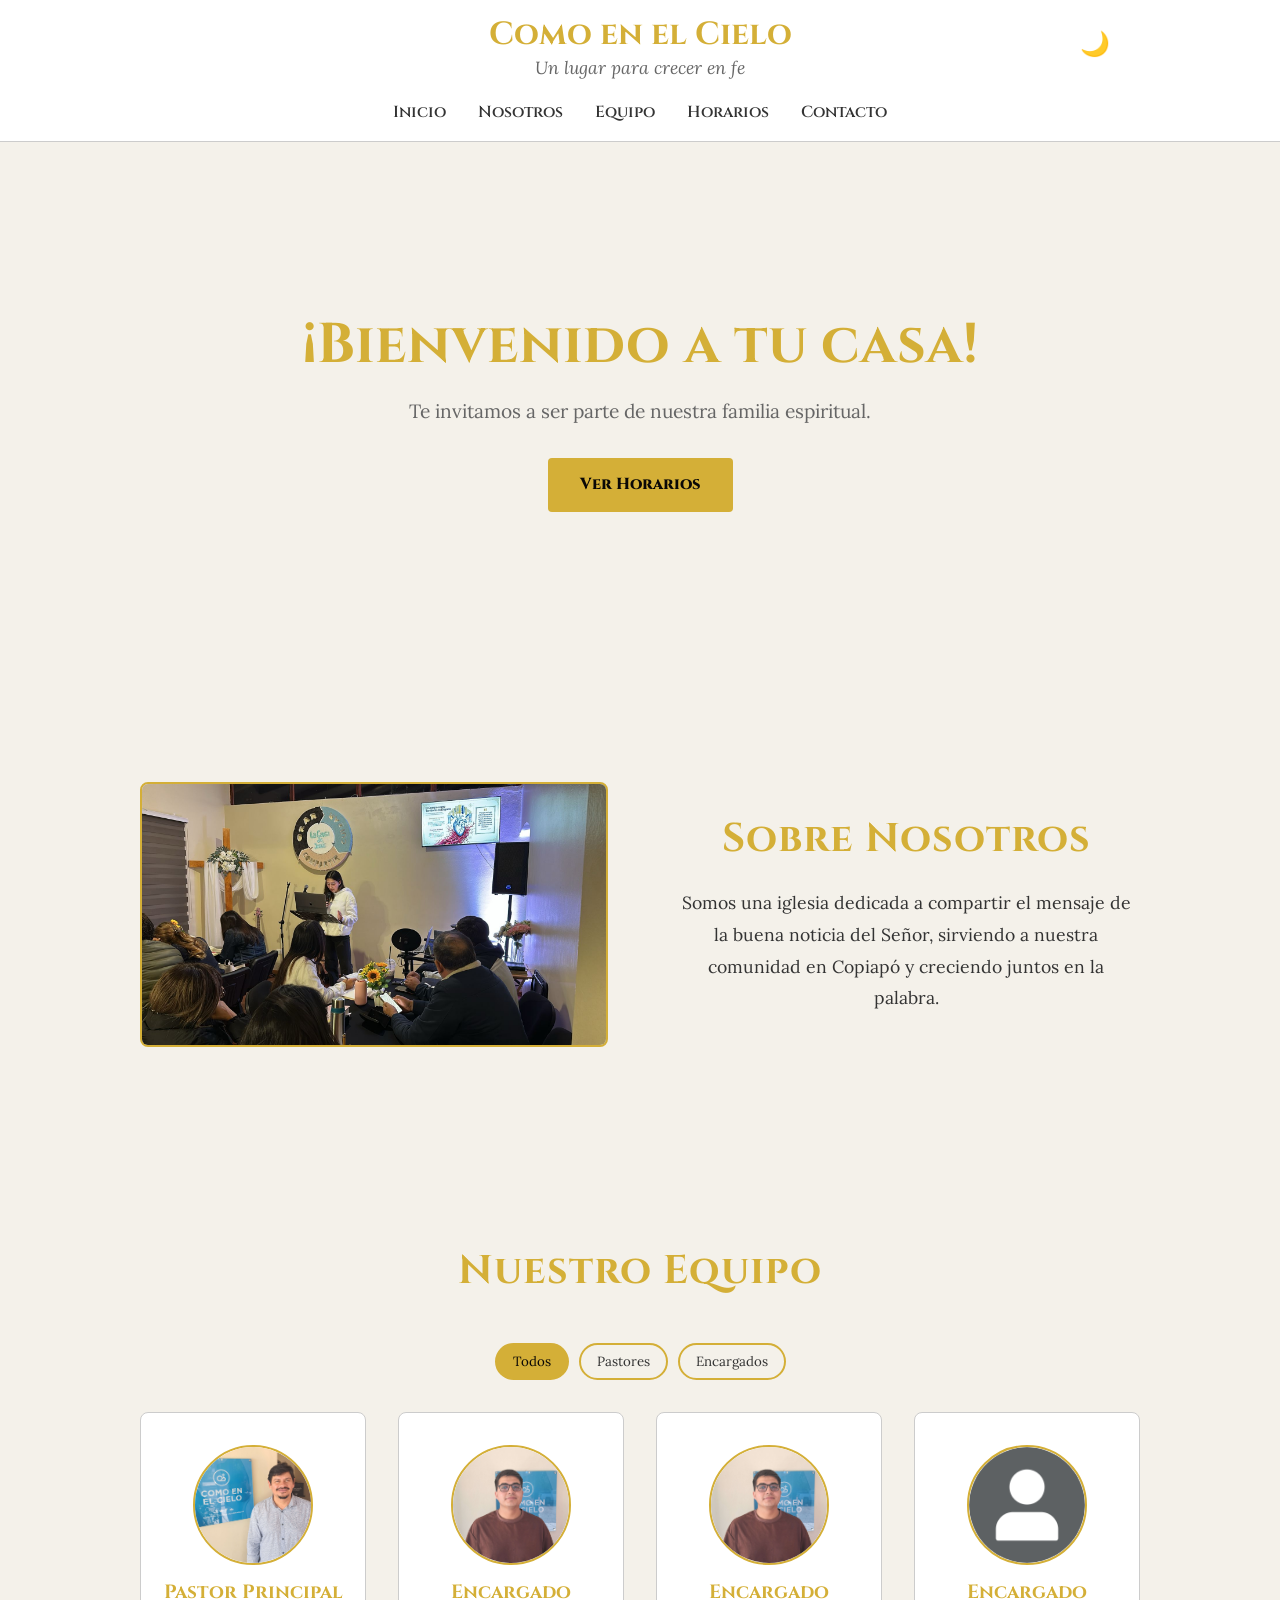
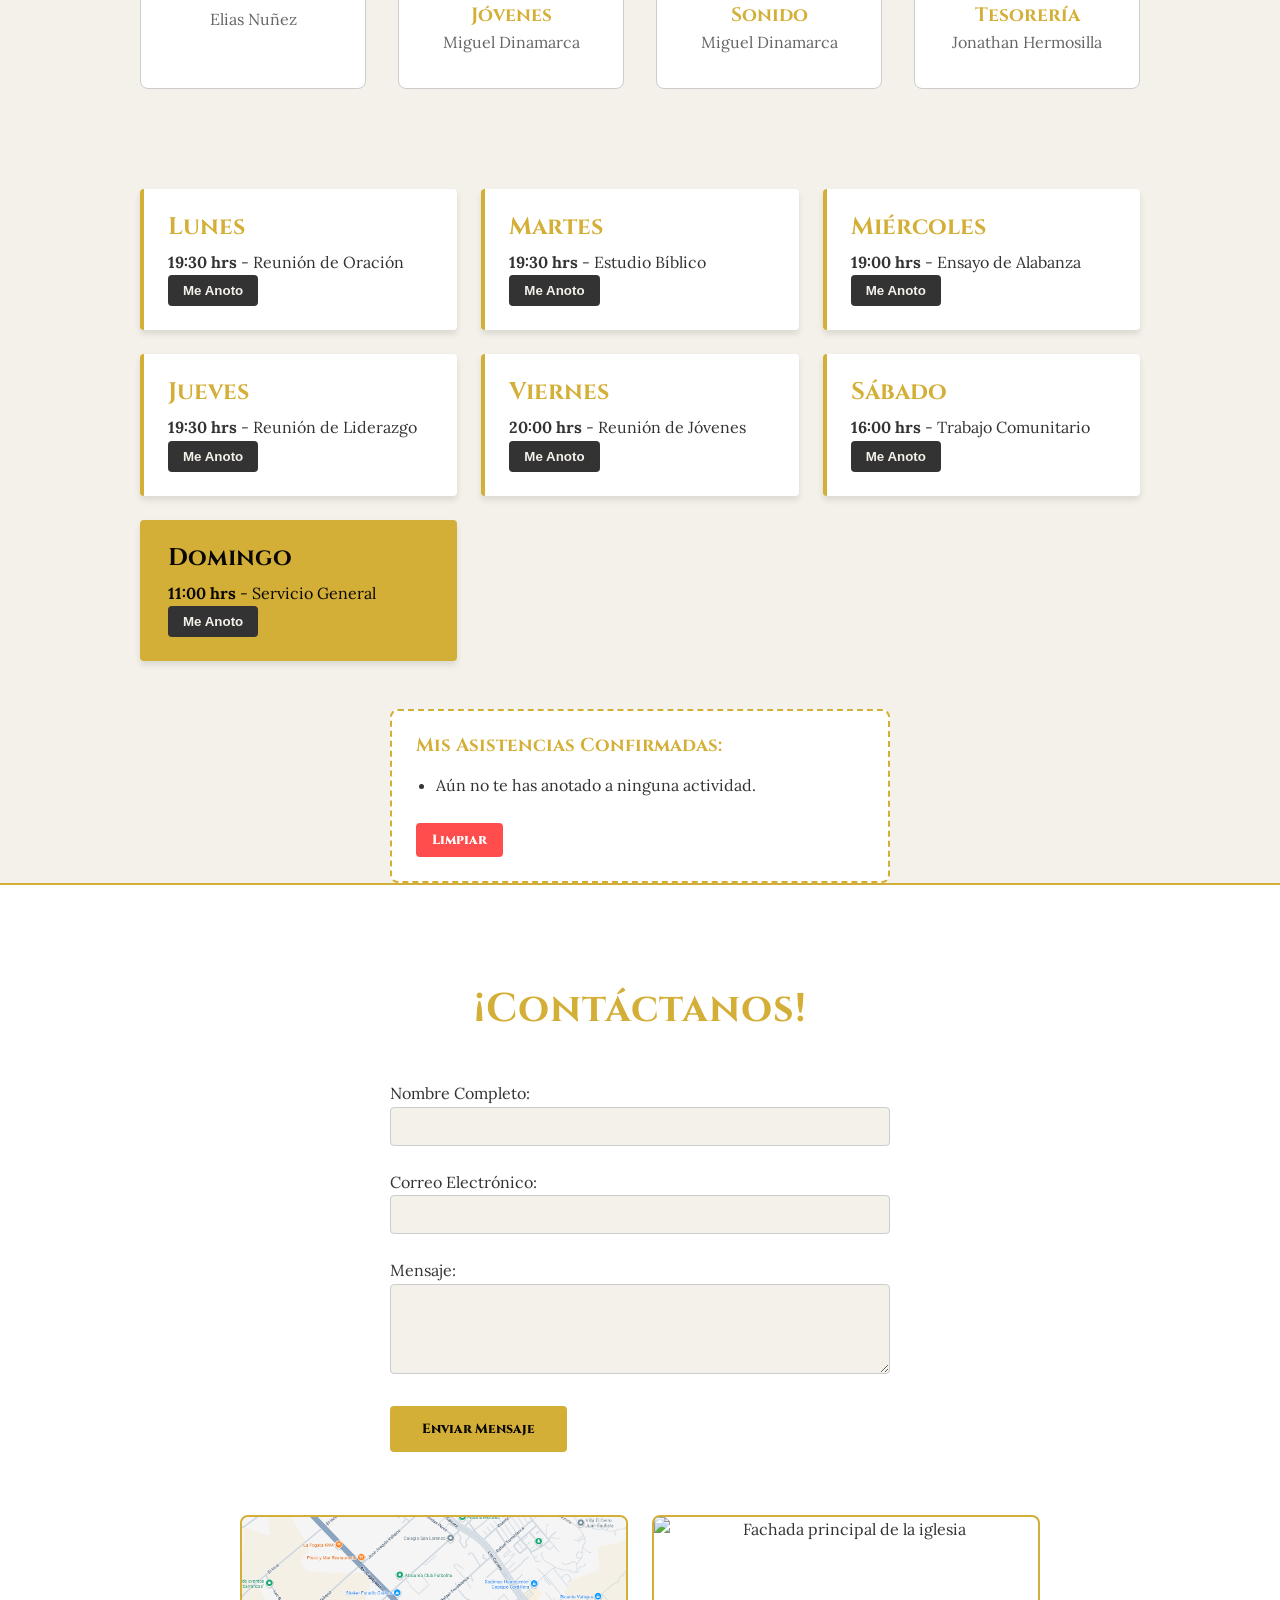
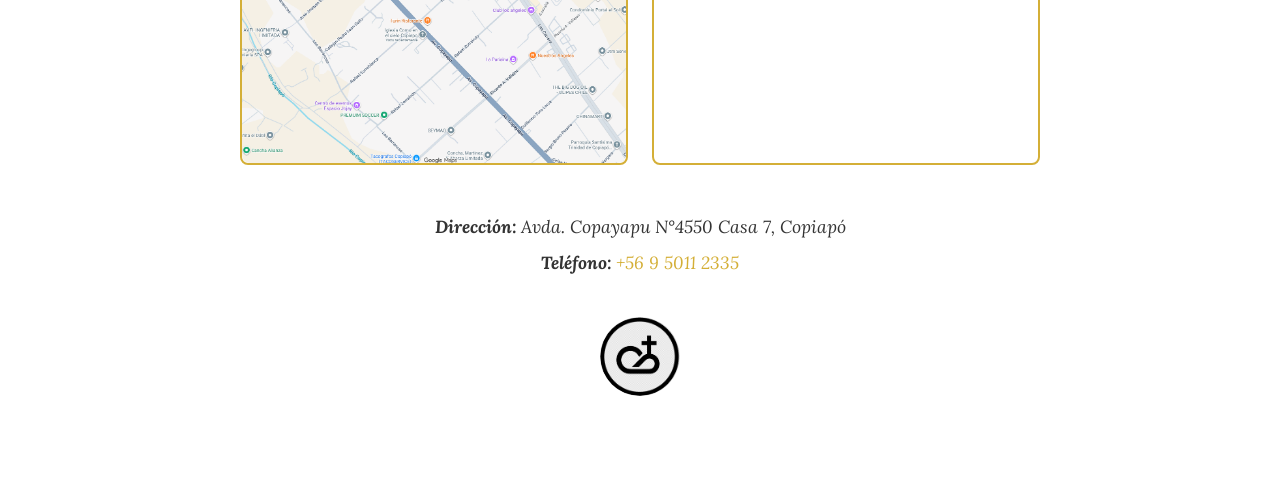
==== commit 9ad61125: "revision de codigo final (commit de revision)" ====
--- a/index.html
+++ b/index.html
@@ -1,9 +1,9 @@
 <!DOCTYPE html>
-<html lang="es">
+<html lang="es" data-tema="claro">
 <head>
     <meta charset="UTF-8">
     <meta name="viewport" content="width=device-width, initial-scale=1.0">
-    <meta name="description" content="Iglesia Como en el Cielo en Copiapó. Un lugar para crecer en fe. Conoce nuestros horarios y equipo.">
+    <meta name="description" content="Iglesia Como en el Cielo en Copiapó.">
     <title>Iglesia Como en el Cielo | Copiapó</title>
     
     <link rel="preconnect" href="https://fonts.googleapis.com">
@@ -14,119 +14,176 @@
 </head>
 <body>
 
-    <header class="header" data-js="header">
-        <div class="header__container">
-            <div class="header__brand">
-                <h1 class="header__title">Como en el Cielo</h1>
-                <p class="header__subtitle">Un lugar para crecer en fe</p>
+    <header class="cabecera">
+        <div class="cabecera__contenedor">
+            <div class="cabecera__marca">
+                <h1 class="cabecera__titulo">Como en el Cielo</h1>
+                <p class="cabecera__subtitulo">Un lugar para crecer en fe</p>
             </div>
 
-            <nav class="nav" aria-label="Navegación principal">
-                <ul class="nav__list" data-js="nav-menu">
-                    <li class="nav__item"><a href="#inicio" class="nav__link">Inicio</a></li>
-                    <li class="nav__item"><a href="#nosotros" class="nav__link">Nosotros</a></li>
-                    <li class="nav__item"><a href="#equipo" class="nav__link">Equipo</a></li>
-                    <li class="nav__item"><a href="#horarios" class="nav__link">Horarios</a></li>
-                    <li class="nav__item"><a href="#contacto" class="nav__link">Contacto</a></li>
+            <button class="boton-menu-movil" id="btn-menu" aria-label="Abrir menú" aria-expanded="false" aria-controls="menu-principal">
+                <span class="boton-menu-movil__icono">Menú ☰</span>
+            </button>
+
+            <button class="boton-tema" id="btn-tema" aria-label="Cambiar a modo oscuro">
+                🌙
+            </button>
+
+            <nav class="navegacion" id="menu-principal" aria-hidden="true">
+                <ul class="navegacion__lista">
+                    <li class="navegacion__item"><a href="#inicio" class="navegacion__enlace">Inicio</a></li>
+                    <li class="navegacion__item"><a href="#nosotros" class="navegacion__enlace">Nosotros</a></li>
+                    <li class="navegacion__item"><a href="#equipo" class="navegacion__enlace">Equipo</a></li>
+                    <li class="navegacion__item"><a href="#horarios" class="navegacion__enlace">Horarios</a></li>
+                    <li class="navegacion__item"><a href="#contacto" class="navegacion__enlace">Contacto</a></li>
                 </ul>
             </nav>
         </div>
     </header>
 
-    <main class="main-content">
+    <main class="contenido-principal">
 
-        <section id="inicio" class="hero section">
-            <div class="hero__content">
-                <h2 class="hero__title">¡Bienvenido a tu casa!</h2>
-                <p class="hero__text">Te invitamos a ser parte de nuestra familia espiritual.</p>
-                <a href="#horarios" class="btn btn--primary">Conoce nuestras actividades</a>
+        <section id="inicio" class="portada seccion">
+            <div class="portada__contenido">
+                <h2 class="portada__titulo">¡Bienvenido a tu casa!</h2>
+                <p class="portada__texto">Te invitamos a ser parte de nuestra familia espiritual.</p>
+                <a href="#horarios" class="boton boton--principal">Ver Horarios</a>
             </div>
         </section>
 
-        <section id="nosotros" class="about section">
-            <div class="section__container">
-                <h2 class="section__title">Sobre Nosotros</h2>
-                <p class="about__text">
-                    Somos una iglesia dedicada a compartir el mensaje de la buena noticia del Señor, 
-                    sirviendo a nuestra comunidad en Copiapó y creciendo juntos en la palabra.
-                </p>
-            </div>
-        </section>
-
-        <section id="equipo" class="team section">
-            <div class="section__container">
-                <h2 class="section__title">Nuestro Equipo</h2>
-                
-                <div class="team__grid">
-                    <article class="card-team">
-                        <img src="assets/img/pastor_elias.png" alt="Pastor Elias Nuñez" class="card-team__img">
-                        <h3 class="card-team__role">Pastor</h3>
-                        <p class="card-team__name">Elias Nuñez</p>
-                    </article>
-
-                    <article class="card-team">
-                        <img src="assets/img/Miguel_dinamarca.png" alt="Miguel Dinamarca, Jóvenes" class="card-team__img">
-                        <h3 class="card-team__role">Encargado Jóvenes</h3>
-                        <p class="card-team__name">Miguel Dinamarca</p>
-                    </article>
-
-                    <article class="card-team">
-                        <img src="assets/img/Miguel_dinamarca.png" alt="Miguel Dinamarca, Sonido" class="card-team__img">
-                        <h3 class="card-team__role">Encargado Sonido</h3>
-                        <p class="card-team__name">Miguel Dinamarca</p>
-                    </article>
-
-                    <article class="card-team">
-                        <img src="assets/img/12225881.png" alt="Jonathan Hermosilla, Tesorería" class="card-team__img">
-                        <h3 class="card-team__role">Encargado Tesorería</h3>
-                        <p class="card-team__name">Jonathan Hermosilla</p>
-                    </article>
+        <section id="nosotros" class="nosotros seccion">
+            <div class="seccion__contenedor">
+                <div class="nosotros__cuadricula">
+                    <div class="nosotros__contenedor-imagen">
+                        <img src="assets/img/comunidad.jpeg" alt="Comunidad de la Iglesia" class="nosotros__imagen">
+                    </div>
+                    <div class="nosotros__contenido">
+                        <h2 class="seccion__titulo nosotros__titulo">Sobre Nosotros</h2>
+                        <p class="nosotros__texto">
+                            Somos una iglesia dedicada a compartir el mensaje de la buena noticia del Señor, 
+                            sirviendo a nuestra comunidad en Copiapó y creciendo juntos en la palabra.
+                        </p>
+                    </div>
                 </div>
             </div>
         </section>
 
-        <section id="horarios" class="schedule section">
-            <div class="section__container">
-                <h2 class="section__title">Nuestros Horarios</h2>
+        <section id="equipo" class="equipo seccion">
+            <div class="seccion__contenedor">
+                <h2 class="seccion__titulo">Nuestro Equipo</h2>
                 
-                <div class="schedule__list" data-js="schedule-accordion">
-                    <div class="schedule__item">
-                        <h3 class="schedule__day">Lunes</h3>
-                        <p class="schedule__activity"><strong>19:30 hrs</strong> - Reunión de Oración</p>
+                <div class="equipo__filtros" id="filtros-equipo">
+                    <button class="boton-filtro activo" data-filtro="todos">Todos</button>
+                    <button class="boton-filtro" data-filtro="pastor">Pastores</button>
+                    <button class="boton-filtro" data-filtro="encargado">Encargados</button>
+                </div>
+
+                <div class="equipo__cuadricula" id="contenedor-equipo">
                     </div>
-                    <div class="schedule__item">
-                        <h3 class="schedule__day">Martes</h3>
-                        <p class="schedule__activity"><strong>19:30 hrs</strong> - Estudio Bíblico</p>
+            </div>
+        </section>
+
+                <div class="horarios__lista">
+                    <div class="horarios__item">
+                        <h3 class="horarios__dia">Lunes</h3>
+                        <p class="horarios__actividad"><strong>19:30 hrs</strong> - Reunión de Oración</p>
+                        <button class="boton-reserva" data-dia="Lunes">Me Anoto</button>
                     </div>
-                    <div class="schedule__item schedule__item--highlight">
-                        <h3 class="schedule__day">Domingo</h3>
-                        <p class="schedule__activity"><strong>11:00 hrs</strong> - Servicio General</p>
+                    
+                    <div class="horarios__item">
+                        <h3 class="horarios__dia">Martes</h3>
+                        <p class="horarios__actividad"><strong>19:30 hrs</strong> - Estudio Bíblico</p>
+                        <button class="boton-reserva" data-dia="Martes">Me Anoto</button>
                     </div>
+
+                    <div class="horarios__item">
+                        <h3 class="horarios__dia">Miércoles</h3>
+                        <p class="horarios__actividad"><strong>19:00 hrs</strong> - Ensayo de Alabanza</p>
+                        <button class="boton-reserva" data-dia="Miércoles">Me Anoto</button>
+                    </div>
+
+                    <div class="horarios__item">
+                        <h3 class="horarios__dia">Jueves</h3>
+                        <p class="horarios__actividad"><strong>19:30 hrs</strong> - Reunión de Liderazgo</p>
+                        <button class="boton-reserva" data-dia="Jueves">Me Anoto</button>
+                    </div>
+
+                    <div class="horarios__item">
+                        <h3 class="horarios__dia">Viernes</h3>
+                        <p class="horarios__actividad"><strong>20:00 hrs</strong> - Reunión de Jóvenes</p>
+                        <button class="boton-reserva" data-dia="Viernes">Me Anoto</button>
+                    </div>
+
+                    <div class="horarios__item">
+                        <h3 class="horarios__dia">Sábado</h3>
+                        <p class="horarios__actividad"><strong>16:00 hrs</strong> - Trabajo Comunitario</p>
+                        <button class="boton-reserva" data-dia="Sábado">Me Anoto</button>
+                    </div>
+
+                    <div class="horarios__item horarios__item--destacado">
+                        <h3 class="horarios__dia">Domingo</h3>
+                        <p class="horarios__actividad"><strong>11:00 hrs</strong> - Servicio General</p>
+                        <button class="boton-reserva" data-dia="Domingo">Me Anoto</button>
+                    </div>
+                </div>
+
+                <div class="panel-reserva" id="panel-resumen">
+                    <h3>Mis Asistencias Confirmadas:</h3>
+                    <ul id="lista-reservas"></ul>
+                    <button id="btn-limpiar-reservas" class="boton boton--peligro">Limpiar</button>
                 </div>
             </div>
         </section>
 
     </main>
 
-    <footer id="contacto" class="footer section">
-        <div class="section__container">
-            <h2 class="section__title section__title--footer">¡Contáctanos!</h2>
+    <footer id="contacto" class="pie-pagina seccion">
+        <div class="seccion__contenedor">
+            <h2 class="seccion__titulo seccion__titulo--pie">¡Contáctanos!</h2>
             
-            <figure class="footer__gallery">
-                <img src="assets/img/ubicacion_iglesia.png" alt="Mapa de ubicación Av. Copayapu 4550" class="footer__img">
-                <img src="assets/img/iglesia_fuera.jpg" alt="Fachada principal de la iglesia" class="footer__img">
-            </figure>
+            <div class="pie-pagina__contenido">
+                
+                <form id="form-contacto" class="formulario-contacto" novalidate>
+                    <div class="grupo-formulario">
+                        <label for="nombre">Nombre Completo:</label>
+                        <input type="text" id="nombre" name="nombre" required minlength="3">
+                        <span class="mensaje-error" id="error-nombre"></span>
+                    </div>
+                    
+                    <div class="grupo-formulario">
+                        <label for="correo">Correo Electrónico:</label>
+                        <input type="email" id="correo" name="correo" required maxlength="20">
+                        <span class="mensaje-error" id="error-correo"></span>
+                    </div>
 
-            <address class="footer__info">
-                <p><strong>Dirección:</strong> Avda. Copayapu N°4550 Casa 7, Copiapó</p>
-                <p><strong>Teléfono:</strong> <a href="tel:+56950112335" class="footer__link">+56 9 5011 2335</a></p>
-            </address>
+                    <div class="grupo-formulario">
+                        <label for="mensaje">Mensaje:</label>
+                        <textarea id="mensaje" name="mensaje" rows="4" required minlength="10"></textarea>
+                        <span class="mensaje-error" id="error-mensaje"></span>
+                    </div>
 
-            <img src="assets/img/Logo_iglesia.jpeg" alt="Sello oficial de la Iglesia" class="footer__logo">
-            
-            <p class="footer__copyright">&copy; 2026 Iglesia Como en el Cielo. Todos los derechos reservados.</p>
+                    <button type="submit" class="boton boton--principal" id="btn-enviar">Enviar Mensaje</button>
+                    <div id="mensaje-exito" class="mensaje-exito"></div>
+                </form>
+
+                <figure class="pie-pagina__galeria">
+                    <a href="https://www.google.com/maps/search/?api=1&query=Avda.+Copayapu+4550,+Copiapo,+Chile" target="_blank" rel="noopener noreferrer" class="enlace-mapa" title="Ver ubicación en Google Maps">
+                        <img src="assets/img/ubicacion_iglesia.png" alt="Mapa de ubicación" class="pie-pagina__imagen imagen-mapa">
+                    </a>
+                    <img src="assets/img/iglesia_fuera.jpg" alt="Fachada principal de la iglesia" class="pie-pagina__imagen">
+                </figure>
+
+                <address class="pie-pagina__informacion">
+                    <p><strong>Dirección:</strong> Avda. Copayapu N°4550 Casa 7, Copiapó</p>
+                    <p><strong>Teléfono:</strong> <a href="tel:+56950112335" class="pie-pagina__enlace">+56 9 5011 2335</a></p>
+                </address>
+
+            </div>
+
+            <img src="assets/img/Logo_iglesia.jpeg" alt="Sello oficial de la Iglesia" class="pie-pagina__logo">
         </div>
     </footer>
 
+    <script src="assets/js/script.js" defer></script>
 </body>
 </html>
--- a/assets/css/styles.css
+++ b/assets/css/styles.css
@@ -1,28 +1,36 @@
 /* ==========================================================================
-   1. VARIABLES DE SISTEMA (Design Tokens)
+   1. VARIABLES DE SISTEMA Y TEMAS (CLARO / OSCURO)
    ========================================================================== */
 :root {
-    /* Paleta de Colores */
-    --clr-bg-main: #0a0806;       /* Fondo base oscuro */
-    --clr-bg-surface: #1c140d;    /* Fondo de tarjetas/header */
-    --clr-primary: #d4af37;       /* Dorado corporativo */
-    --clr-primary-hover: #b5952f; /* Dorado oscuro para interacciones */
-    --clr-text-main: #e8e6e3;     /* Texto claro */
-    --clr-text-muted: #a8a096;    /* Texto secundario/gris */
-    --clr-border: #4a3821;        /* Color de líneas separadoras */
-
-    /* Tipografía */
-    --font-heading: 'Cinzel', serif;
-    --font-body: 'Lora', serif;
-
-    /* Espaciados y Dimensiones */
-    --max-width-container: 1000px;
-    --spacing-section: 120px;
-    --transition-standard: all 0.3s ease;
+    --color-primario: #d4af37;
+    --color-primario-hover: #b5952f;
+    --fuente-titulos: 'Cinzel', serif;
+    --fuente-textos: 'Lora', serif;
+    --ancho-maximo-contenedor: 1000px;
+    --espaciado-seccion: 100px;
+    --transicion-estandar: all 0.3s ease;
+}
+
+/* Tema Claro (Por defecto) */
+:root[data-tema="claro"] {
+    --color-fondo-principal: #f4f1ea;
+    --color-fondo-superficie: #ffffff;
+    --color-texto-principal: #333333;
+    --color-texto-suave: #666666;
+    --color-borde: #cccccc;
+}
+
+/* Tema Oscuro */
+:root[data-tema="oscuro"] {
+    --color-fondo-principal: #0a0806;
+    --color-fondo-superficie: #1c140d;
+    --color-texto-principal: #e8e6e3;
+    --color-texto-suave: #a8a096;
+    --color-borde: #4a3821;
 }
 
 /* ==========================================================================
-   2. RESETEO MODERNO
+   2. RESETEO MODERNO Y ESTILOS GLOBALES
    ========================================================================== */
 *, *::before, *::after {
     box-sizing: border-box;
@@ -30,287 +38,471 @@
     padding: 0;
 }
 
-html {
-    scroll-behavior: smooth;
-}
+html { scroll-behavior: smooth; }
 
 body {
-    background-color: var(--clr-bg-main);
-    color: var(--clr-text-main);
-    font-family: var(--font-body);
-    font-size: 16px; /* Requisito mínimo de accesibilidad */
+    background-color: var(--color-fondo-principal);
+    color: var(--color-texto-principal);
+    font-family: var(--fuente-textos);
+    font-size: 16px; 
     line-height: 1.6;
-    -webkit-font-smoothing: antialiased; /* Suaviza las fuentes en pantallas modernas */
-}
-
-ul {
-    list-style: none;
-}
-
-a {
-    text-decoration: none;
-    color: inherit;
-}
-
-img {
-    display: block;
-    max-width: 100%;
-}
+    transition: background-color 0.3s ease, color 0.3s ease;
+}
+
+ul { list-style: none; }
+a { text-decoration: none; color: inherit; }
+img { display: block; max-width: 100%; }
 
 /* ==========================================================================
-   3. TIPOGRAFÍA Y COMPONENTES REUTILIZABLES
+   3. TIPOGRAFÍA Y BOTONES GENERALES
    ========================================================================== */
 h1, h2, h3 {
-    font-family: var(--font-heading);
-    color: var(--clr-primary);
+    font-family: var(--fuente-titulos);
+    color: var(--color-primario);
     line-height: 1.2;
 }
 
-.section {
-    padding: var(--spacing-section) 20px;
-}
-
-.section__container {
-    max-width: var(--max-width-container);
+.seccion { padding: var(--espaciado-seccion) 20px; }
+
+.seccion__contenedor {
+    max-width: var(--ancho-maximo-contenedor);
     margin: 0 auto;
     text-align: center;
 }
 
-.section__title {
+.seccion__titulo {
     font-size: 2.5rem;
     margin-bottom: 3rem;
     letter-spacing: 1px;
 }
 
-/* Botón base */
-.btn {
+.boton {
     display: inline-block;
     padding: 14px 32px;
-    font-family: var(--font-heading);
+    font-family: var(--fuente-titulos);
     font-weight: 800;
     border-radius: 4px;
     cursor: pointer;
-    transition: var(--transition-standard);
-}
-
-.btn--primary {
-    background-color: var(--clr-primary);
-    color: var(--clr-bg-main);
-}
-
-.btn--primary:hover {
-    background-color: var(--clr-primary-hover);
+    border: none;
+    transition: var(--transicion-estandar);
+}
+
+/* Posicionamiento del botón de modo oscuro */
+.boton-tema {
+    position: absolute;
+    right: 20px; /* Lo pega a la orilla derecha */
+    top: 20px;   /* Lo baja un poquito para que se alinee con el título */
+}
+
+.boton--principal {
+    background-color: var(--color-primario);
+    color: #0a0806; 
+}
+
+.boton--principal:hover {
+    background-color: var(--color-primario-hover);
     transform: translateY(-3px);
 }
 
+.boton--peligro {
+    background-color: #ff4d4d;
+    color: white;
+    padding: 8px 16px;
+    margin-top: 10px;
+}
+
 /* ==========================================================================
-   4. HEADER Y NAVEGACIÓN
+   4. CABECERA Y NAVEGACIÓN
    ========================================================================== */
-.header {
-    background-color: rgba(28, 20, 13, 0.95); /* Superficie con transparencia */
-    border-bottom: 1px solid var(--clr-border);
+.cabecera {
+    background-color: var(--color-fondo-superficie);
+    border-bottom: 1px solid var(--color-borde);
     position: sticky;
     top: 0;
     z-index: 1000;
-    backdrop-filter: blur(10px); /* Efecto cristal profesional */
-}
-
-.header__container {
-    max-width: var(--max-width-container);
+}
+
+.cabecera__contenedor {
+    max-width: var(--ancho-maximo-contenedor);
     margin: 0 auto;
     padding: 1rem 20px;
     display: flex;
     flex-direction: column;
     align-items: center;
     gap: 1rem;
-}
-
-.header__brand {
-    text-align: center;
-}
-
-.header__title {
-    font-size: 2rem;
-}
-
-.header__subtitle {
-    color: var(--clr-text-muted);
-    font-style: italic;
-    font-size: 1.1rem;
-}
-
-.nav__list {
-    display: flex;
-    gap: 2rem;
-}
-
-.nav__link {
-    font-family: var(--font-heading);
-    font-weight: 600;
-    transition: var(--transition-standard);
-}
-
-.nav__link:hover {
-    color: var(--clr-primary);
+    position: relative;
+}
+
+.cabecera__marca { 
+    text-align: center; 
+}
+.cabecera__titulo { 
+    font-size: 2rem; 
+}
+.cabecera__subtitulo { 
+    color: var(--color-texto-suave); 
+    font-style: italic; 
+    font-size: 1.1rem; 
+}
+
+.boton-tema, .boton-menu-movil {
+    background: none;
+    border: none;
+    font-size: 1.5rem;
+    cursor: pointer;
+    color: var(--color-texto-principal);
+    padding: 10px;
+}
+
+.boton-menu-movil { 
+    display: none; 
+} 
+
+.navegacion__lista { 
+    display: flex; gap: 2rem; 
+}
+.navegacion__enlace { 
+    font-family: var(--fuente-titulos); 
+    font-weight: 600; 
+    transition: var(--transicion-estandar); 
+}
+.navegacion__enlace:hover { 
+    color: var(--color-primario); 
 }
 
 /* ==========================================================================
    5. SECCIONES ESPECÍFICAS
    ========================================================================== */
-/* --- Hero --- */
-.hero {
-    min-height: 60vh;
+
+/* --- Portada --- */
+.portada { 
+    min-height: 60vh; 
+    display: flex; 
+    align-items: center; 
+    justify-content: center; 
+    text-align: center; 
+}
+.portada__titulo { 
+    font-size: 3.5rem; 
+    margin-bottom: 1rem; 
+}
+.portada__texto { 
+    font-size: 1.2rem; 
+    margin-bottom: 2rem; 
+    color: var(--color-texto-suave); 
+}
+
+/* --- Sobre Nosotros --- */
+.nosotros 
+
+.nosotros__cuadricula { 
+    display: grid; 
+    grid-template-columns: 1fr 1fr; 
+    gap: 4rem; 
+    align-items: center; 
+}
+
+.nosotros__imagen { 
+    width: 100%; 
+    height: auto; 
+    object-fit: cover; 
+    border-radius: 8px; 
+    border: 2px solid var(--color-primario); 
+}
+
+.nosotros__contenido { 
     display: flex;
+    flex-direction: column;
     align-items: center;
-    justify-content: center;
+    text-align: center;  
+}
+
+.nosotros__titulo { 
+    margin-bottom: 1.5rem; 
+    color: var(--color-primario); 
     text-align: center;
 }
 
-.hero__title {
-    font-size: 3.5rem;
-    margin-bottom: 1rem;
-}
-
-.hero__text {
-    font-size: 1.2rem;
-    margin-bottom: 2rem;
-    color: var(--clr-text-muted);
-}
-
-/* --- Equipo (CSS Grid) --- */
-.team__grid {
-    display: grid;
-    grid-template-columns: repeat(auto-fit, minmax(200px, 1fr));
-    gap: 2rem;
-}
-
-.card-team {
-    background-color: var(--clr-bg-surface);
-    padding: 2rem 1rem;
-    border-radius: 8px;
-    border: 1px solid var(--clr-border);
-    transition: var(--transition-standard);
-}
-
-.card-team:hover {
-    border-color: var(--clr-primary);
-    transform: translateY(-5px);
-}
-
-.card-team__img {
-    width: 120px;
-    height: 120px;
-    border-radius: 50%;
-    margin: 0 auto 1rem;
-    object-fit: cover;
-    border: 2px solid var(--clr-primary);
-}
-
-.card-team__role {
-    font-size: 1.2rem;
-    margin-bottom: 0.2rem;
-}
-
-.card-team__name {
-    color: var(--clr-text-muted);
+.nosotros__texto { 
+    font-size: 1.1rem; 
+    line-height: 1.8; 
+    max-width: 450px;
+}
+
+/* --- Equipo --- */
+.equipo__filtros { 
+    margin-bottom: 2rem; 
+    display: flex; 
+    justify-content: center; 
+    gap: 10px; flex-wrap: wrap; 
+}
+.boton-filtro { padding: 8px 16px; 
+    background-color: transparent; 
+    border: 2px solid var(--color-primario); 
+    color: var(--color-texto-principal); 
+    cursor: pointer; 
+    border-radius: 20px; 
+    font-family: var(--fuente-textos); 
+}
+.boton-filtro.activo { 
+    background-color: var(--color-primario); 
+    color: #0a0806; 
+}
+.equipo__cuadricula { 
+    display: grid; 
+    grid-template-columns: repeat(auto-fit, minmax(200px, 1fr)); 
+    gap: 2rem; 
+}
+.tarjeta-equipo { 
+    background-color: var(--color-fondo-superficie); 
+    padding: 2rem 1rem; 
+    border-radius: 8px; 
+    border: 1px solid var(--color-borde); 
+    transition: var(--transicion-estandar); 
+}
+.tarjeta-equipo:hover { 
+    border-color: var(--color-primario); 
+    transform: translateY(-5px); 
+}
+.tarjeta-equipo__imagen { 
+    width: 120px; 
+    height: 120px; 
+    border-radius: 50%; 
+    margin: 0 auto 1rem; 
+    object-fit: cover; 
+    border: 2px solid var(--color-primario); 
+}
+.tarjeta-equipo__rol { 
+    font-size: 1.2rem; 
+    margin-bottom: 0.2rem; 
+}
+.tarjeta-equipo__nombre { 
+    color: var(--color-texto-suave); 
 }
 
 /* --- Horarios --- */
-.schedule__list {
-    max-width: 600px;
-    margin: 0 auto;
-}
-
-.schedule__item {
-    background-color: var(--clr-bg-surface);
-    border-left: 4px solid var(--clr-primary);
-    padding: 1.5rem;
-    margin-bottom: 1rem;
-    text-align: left;
-    border-radius: 4px;
-}
-
-.schedule__item--highlight {
-    background-color: var(--clr-primary);
-    color: var(--clr-bg-main);
-}
-
-.schedule__item--highlight .schedule__day {
-    color: var(--clr-bg-main);
-}
-
-.schedule__day {
-    font-size: 1.5rem;
-    margin-bottom: 0.5rem;
-}
-
-/* --- Footer & Contacto --- */
-.footer {
-    background-color: var(--clr-bg-surface);
-    border-top: 2px solid var(--clr-primary);
-}
-
-.footer__gallery {
-    display: flex;
-    gap: 1.5rem;
-    margin-bottom: 3rem;
-}
-
-.footer__img {
-    flex: 1;
-    height: 350px;
-    object-fit: cover;
-    border-radius: 8px;
-}
-
-.footer__info p {
-    font-size: 1.1rem;
-    margin-bottom: 0.5rem;
-}
-
-.footer__link {
-    color: var(--clr-primary);
-    transition: var(--transition-standard);
-}
-
-.footer__link:hover {
-    text-decoration: underline;
-}
-
-.footer__logo {
-    width: 60px;
-    margin: 2rem auto;
-    opacity: 0.5;
-}
-
-.footer__copyright {
-    color: var(--clr-text-muted);
-    font-size: 0.9rem;
-    margin-top: 2rem;
+.horarios__lista { 
+    display: grid; 
+    grid-template-columns: repeat(auto-fit, minmax(250px, 1fr)); 
+    gap: 1.5rem; 
+    max-width: 1000px; 
+    margin: 0 auto; 
+}
+
+.horarios__item { 
+    background-color: var(--color-fondo-superficie); 
+    border-left: 4px solid var(--color-primario); 
+    padding: 1.5rem; 
+    text-align: left; 
+    border-radius: 4px; 
+    display: flex; 
+    flex-direction: column; 
+    align-items: flex-start; 
+    height: 100%; 
+    box-shadow: 0 4px 6px rgba(0,0,0,0.1); 
+}
+
+.horarios__item--destacado { 
+    background-color: var(--color-primario); 
+    color: #0a0806; 
+}
+
+.horarios__item--destacado .horarios__dia { 
+    color: #0a0806; 
+}
+.horarios__dia { 
+    font-size: 1.5rem; 
+    margin-bottom: 0.5rem; 
+}
+
+.boton-reserva { 
+    margin-top: auto; 
+    padding: 8px 15px; 
+    background-color: var(--color-texto-principal); 
+    color: var(--color-fondo-principal); 
+    border: none; 
+    border-radius: 4px; 
+    cursor: pointer; 
+    font-weight: bold; 
+    transition: var(--transicion-estandar);
+}
+
+.boton-reserva:hover {
+    transform: scale(1.05); 
+}
+
+.panel-reserva { 
+    max-width: 500px; 
+    margin: 3rem auto 0 auto; 
+    padding: 1.5rem; 
+    border: 2px dashed var(--color-primario); 
+    background-color: var(--color-fondo-superficie); 
+    text-align: left; 
+    border-radius: 8px; 
+}
+#lista-reservas { 
+    margin: 15px 0 15px 20px; 
+    list-style: disc; 
+}
+
+/* --- Pie de Página y Formulario --- */
+.pie-pagina { 
+    background-color: var(--color-fondo-superficie); 
+    border-top: 2px solid var(--color-primario); 
+}
+.pie-pagina__contenido { 
+    display: flex; 
+    flex-direction: column; 
+    align-items: center; 
+    max-width: 800px; 
+    margin: 0 auto 2rem auto; 
+}
+.formulario-contacto { 
+    width: 100%; 
+    max-width: 500px; 
+    margin-bottom: 3rem; 
+    text-align: left; 
+}
+.grupo-formulario { 
+    margin-bottom: 1.5rem; 
+}
+.grupo-formulario input, .grupo-formulario textarea { 
+    width: 100%; 
+    padding: 10px; 
+    border: 1px solid var(--color-borde); 
+    background-color: var(--color-fondo-principal); 
+    color: var(--color-texto-principal); 
+    border-radius: 4px; 
+    font-family: var(--fuente-textos); 
+}
+.grupo-formulario input.error-input, .grupo-formulario textarea.error-input { 
+    border-color: #ff4d4d; 
+}
+.mensaje-error { 
+    color: #ff4d4d; 
+    font-size: 0.85rem; 
+    display: block; 
+    margin-top: 5px; 
+}
+.mensaje-exito { 
+    color: #4CAF50; 
+    font-weight: bold; 
+    margin-top: 15px; 
+    text-align: center; 
+}
+
+/* Galería Interactiva */
+.pie-pagina__galeria { 
+    display: flex; 
+    flex-direction: row; 
+    gap: 1.5rem; width: 100%; 
+    margin-bottom: 3rem; 
+}
+.pie-pagina__imagen { 
+    flex: 1; height: 250px; 
+    object-fit: cover; 
+    border-radius: 8px; 
+    border: 2px solid var(--color-primario); 
+}
+.enlace-mapa { 
+    flex: 1; 
+    display: block; 
+    border-radius: 8px; 
+    border: 2px solid var(--color-primario); 
+    overflow: hidden;
+}
+.enlace-mapa .imagen-mapa { 
+    border: none; 
+    width: 100%; 
+    height: 100%; 
+    transition: transform 0.4s ease, filter 0.4s ease; 
+}
+.enlace-mapa:hover .imagen-mapa { 
+    transform: scale(1.1); 
+    filter: brightness(0.8); 
+    cursor: pointer; 
+}
+
+.pie-pagina__informacion { 
+    text-align: center; 
+}
+.pie-pagina__informacion p { 
+    font-size: 1.1rem; 
+    margin-bottom: 0.5rem; 
+}
+.pie-pagina__enlace { 
+    color: var(--color-primario); 
+}
+.pie-pagina__enlace:hover { 
+    text-decoration: underline; 
+}
+.pie-pagina__logo { 
+    width: 80px; 
+    height: auto; 
+    margin: 0 auto; 
+    display: block; 
+    border-radius: 50%; 
+}
+.pie-pagina__derechos { 
+    color: var(--color-texto-suave); 
+    font-size: 0.9rem; 
+    margin-top: 1.5rem; 
+    text-align: center; 
 }
 
 /* ==========================================================================
-   6. DISEÑO RESPONSIVO (MEDIA QUERIES)
+   6. DISEÑO RESPONSIVO (MOVILES)
    ========================================================================== */
 @media (max-width: 768px) {
-    /* Ajustes generales de tipografía */
-    .hero__title { font-size: 2.5rem; }
-    .section__title { font-size: 2rem; }
-    .section { padding: 60px 20px; }
-
-    /* Ajuste del Header */
-    .header__title { font-size: 1.5rem; }
-    .nav__list { 
+    .portada__titulo { 
+        font-size: 2.5rem; 
+    }
+    .seccion__titulo { 
+        font-size: 2rem; 
+    }
+    .seccion { 
+        padding: 60px 20px; 
+    }
+
+    .cabecera__contenedor { 
+        flex-direction: row; 
+        justify-content: space-between; 
+        flex-wrap: wrap; 
+    }
+    .cabecera__marca { 
+        text-align: left; 
+    }
+    .cabecera__titulo { 
+        font-size: 1.5rem; 
+    }
+    .boton-menu-movil { 
+        display: block; 
+    } 
+    
+    .navegacion { 
+        display: none; 
+        width: 100%; 
+        background-color: 
+        var(--color-fondo-superficie); 
+        text-align: center; 
+        padding: 20px 0; 
+        border-top: 1px solid var(--color-borde); 
+    }
+    .navegacion.esta-activa { 
+        display: block; 
+    } 
+    .navegacion__lista { 
         flex-direction: column; 
-        gap: 1rem; 
-        align-items: center; 
-    }
-
-    /* Ajuste de Galería de Contacto */
-    .footer__gallery {
-        flex-direction: column;
-    }
-    .footer__img {
-        height: 250px;
+        gap: 15px; }
+
+    .nosotros__cuadricula { 
+        grid-template-columns: 1fr; 
+        gap: 2rem; }
+    .nosotros__contenido, .nosotros__titulo { 
+        text-align: center; 
+    }
+
+    .pie-pagina__galeria { 
+        flex-direction: column; 
     }
 }
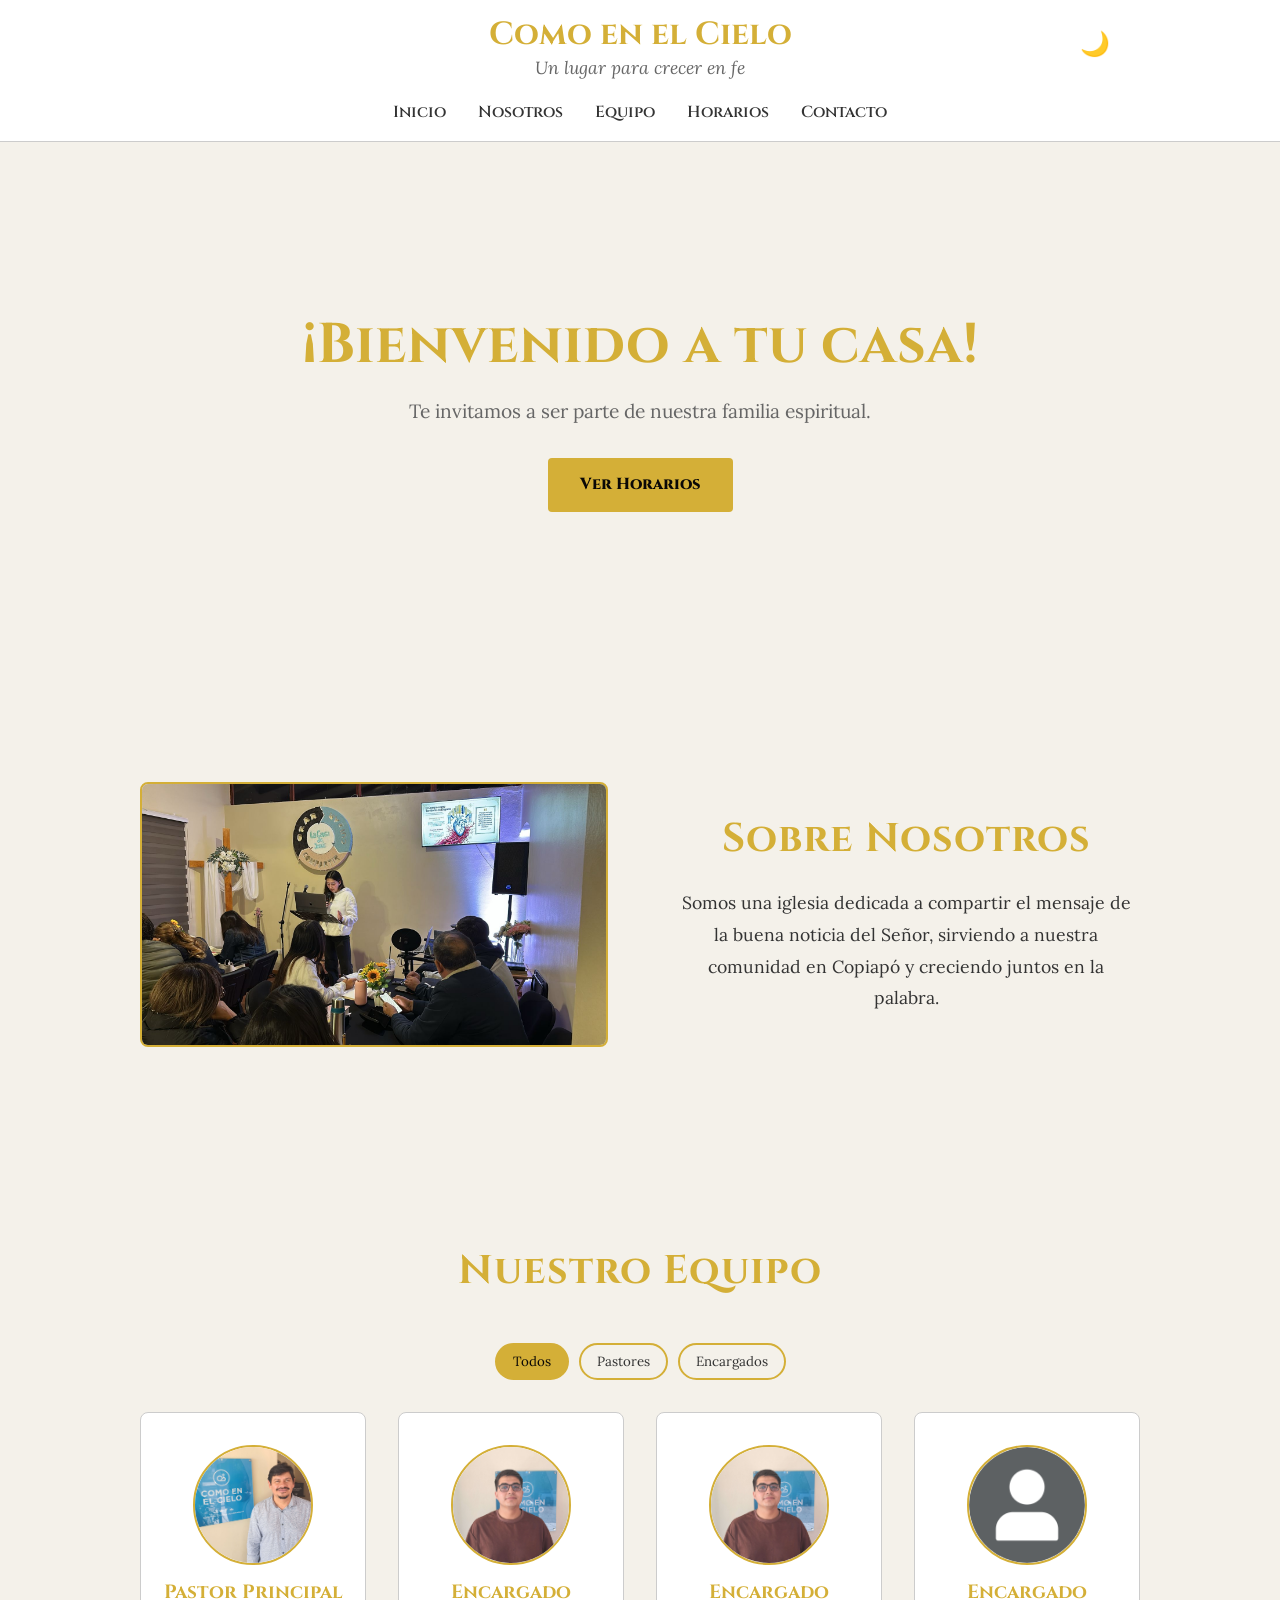
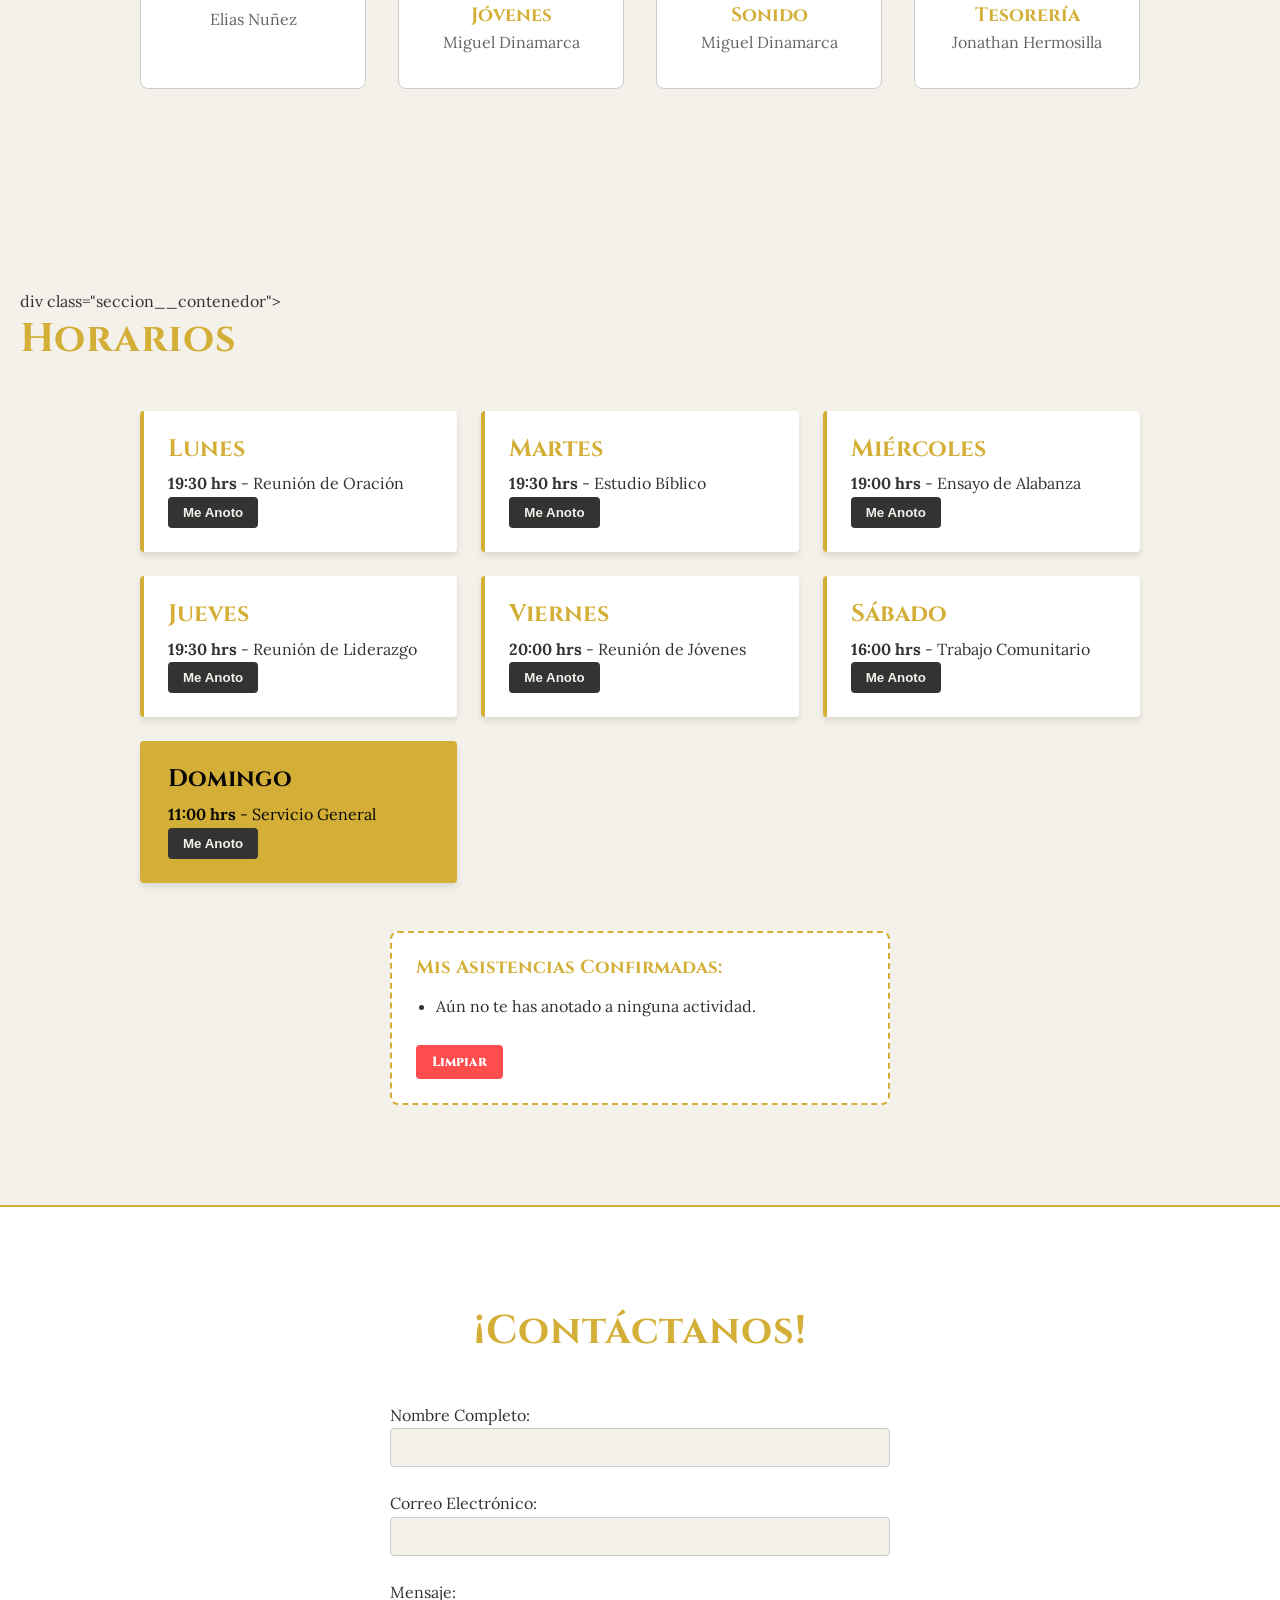
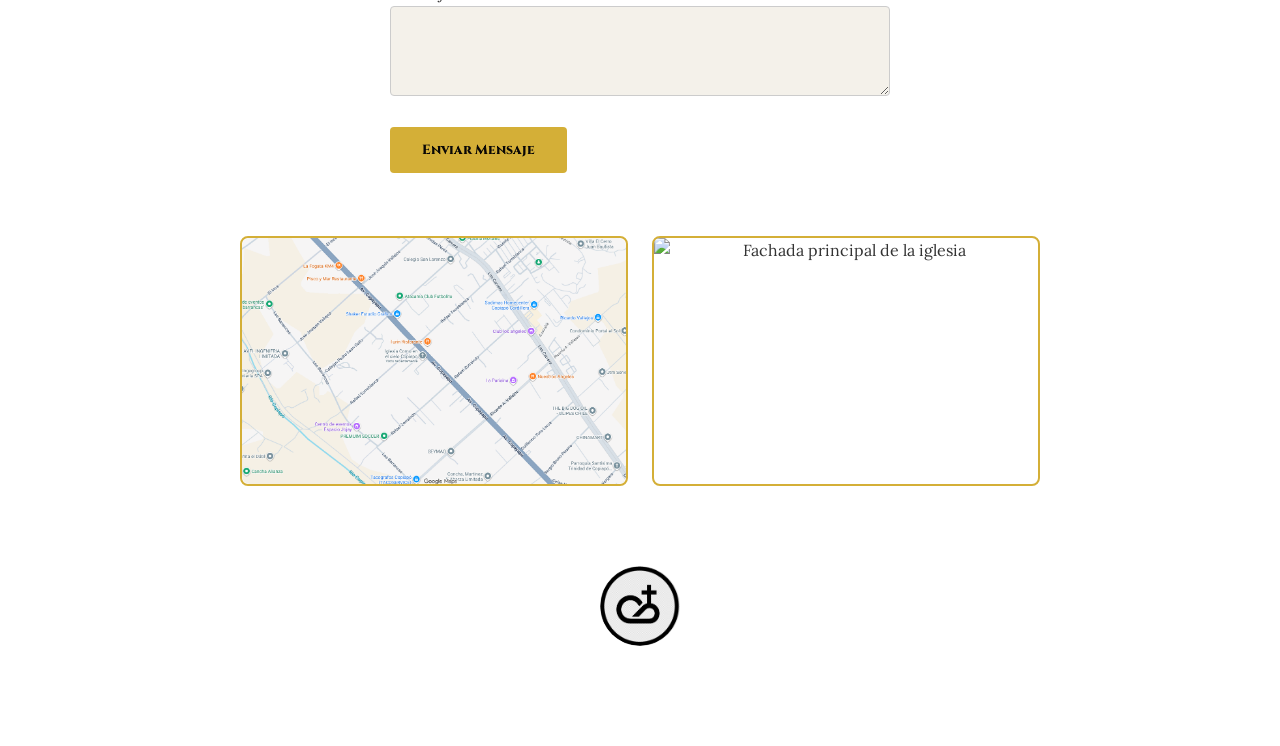
==== commit 98a64dde: "Commit (ivan) Hice un arreglo al botón de Horarios, ya que al apretarlo la pagina no se movia, pero " ====
--- a/index.html
+++ b/index.html
@@ -83,6 +83,10 @@
             </div>
         </section>
 
+        <section id="horarios" class="horarios seccion">
+             div class="seccion__contenedor">
+                <h2 class="seccion__titulo">Horarios</h2>
+                
                 <div class="horarios__lista">
                     <div class="horarios__item">
                         <h3 class="horarios__dia">Lunes</h3>
@@ -172,12 +176,8 @@
                     </a>
                     <img src="assets/img/iglesia_fuera.jpg" alt="Fachada principal de la iglesia" class="pie-pagina__imagen">
                 </figure>
-
-                <address class="pie-pagina__informacion">
-                    <p><strong>Dirección:</strong> Avda. Copayapu N°4550 Casa 7, Copiapó</p>
-                    <p><strong>Teléfono:</strong> <a href="tel:+56950112335" class="pie-pagina__enlace">+56 9 5011 2335</a></p>
-                </address>
-
+             
+                <div id="tarjetas-contacto"></div>
             </div>
 
             <img src="assets/img/Logo_iglesia.jpeg" alt="Sello oficial de la Iglesia" class="pie-pagina__logo">
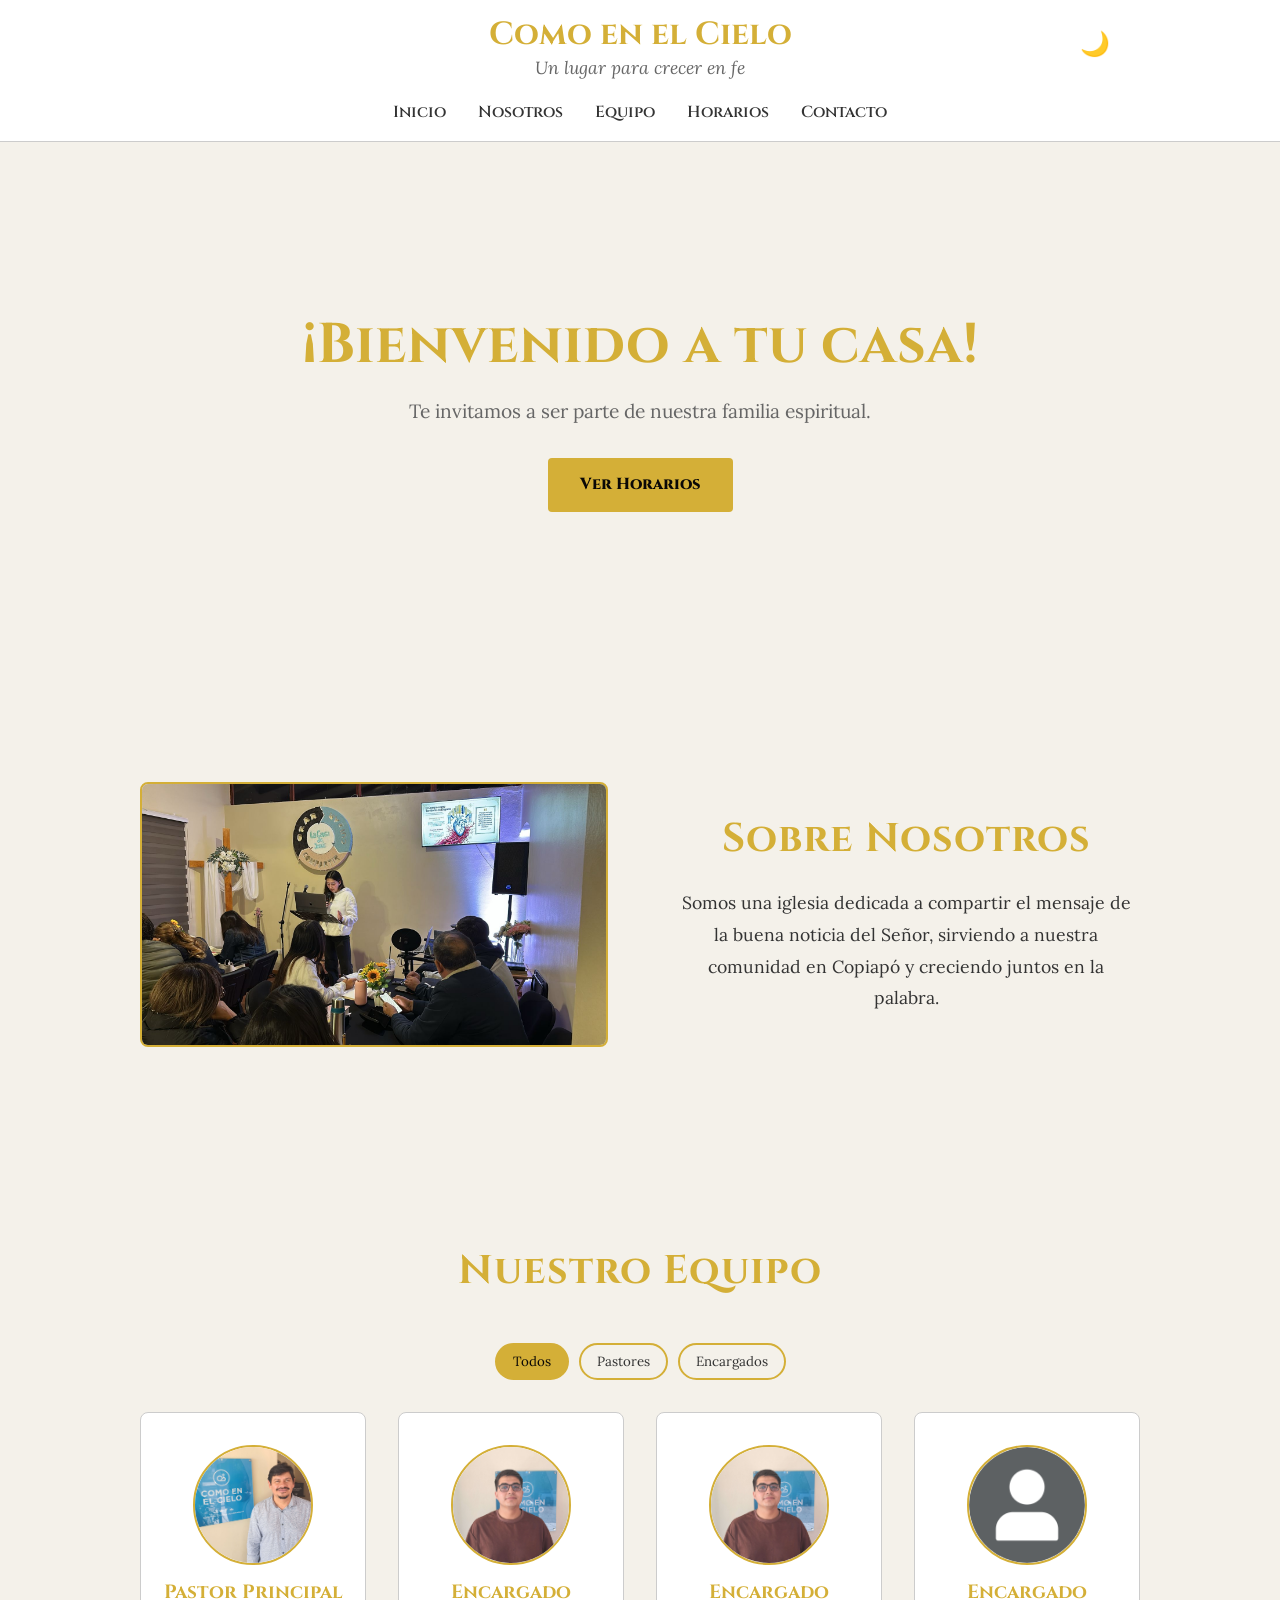
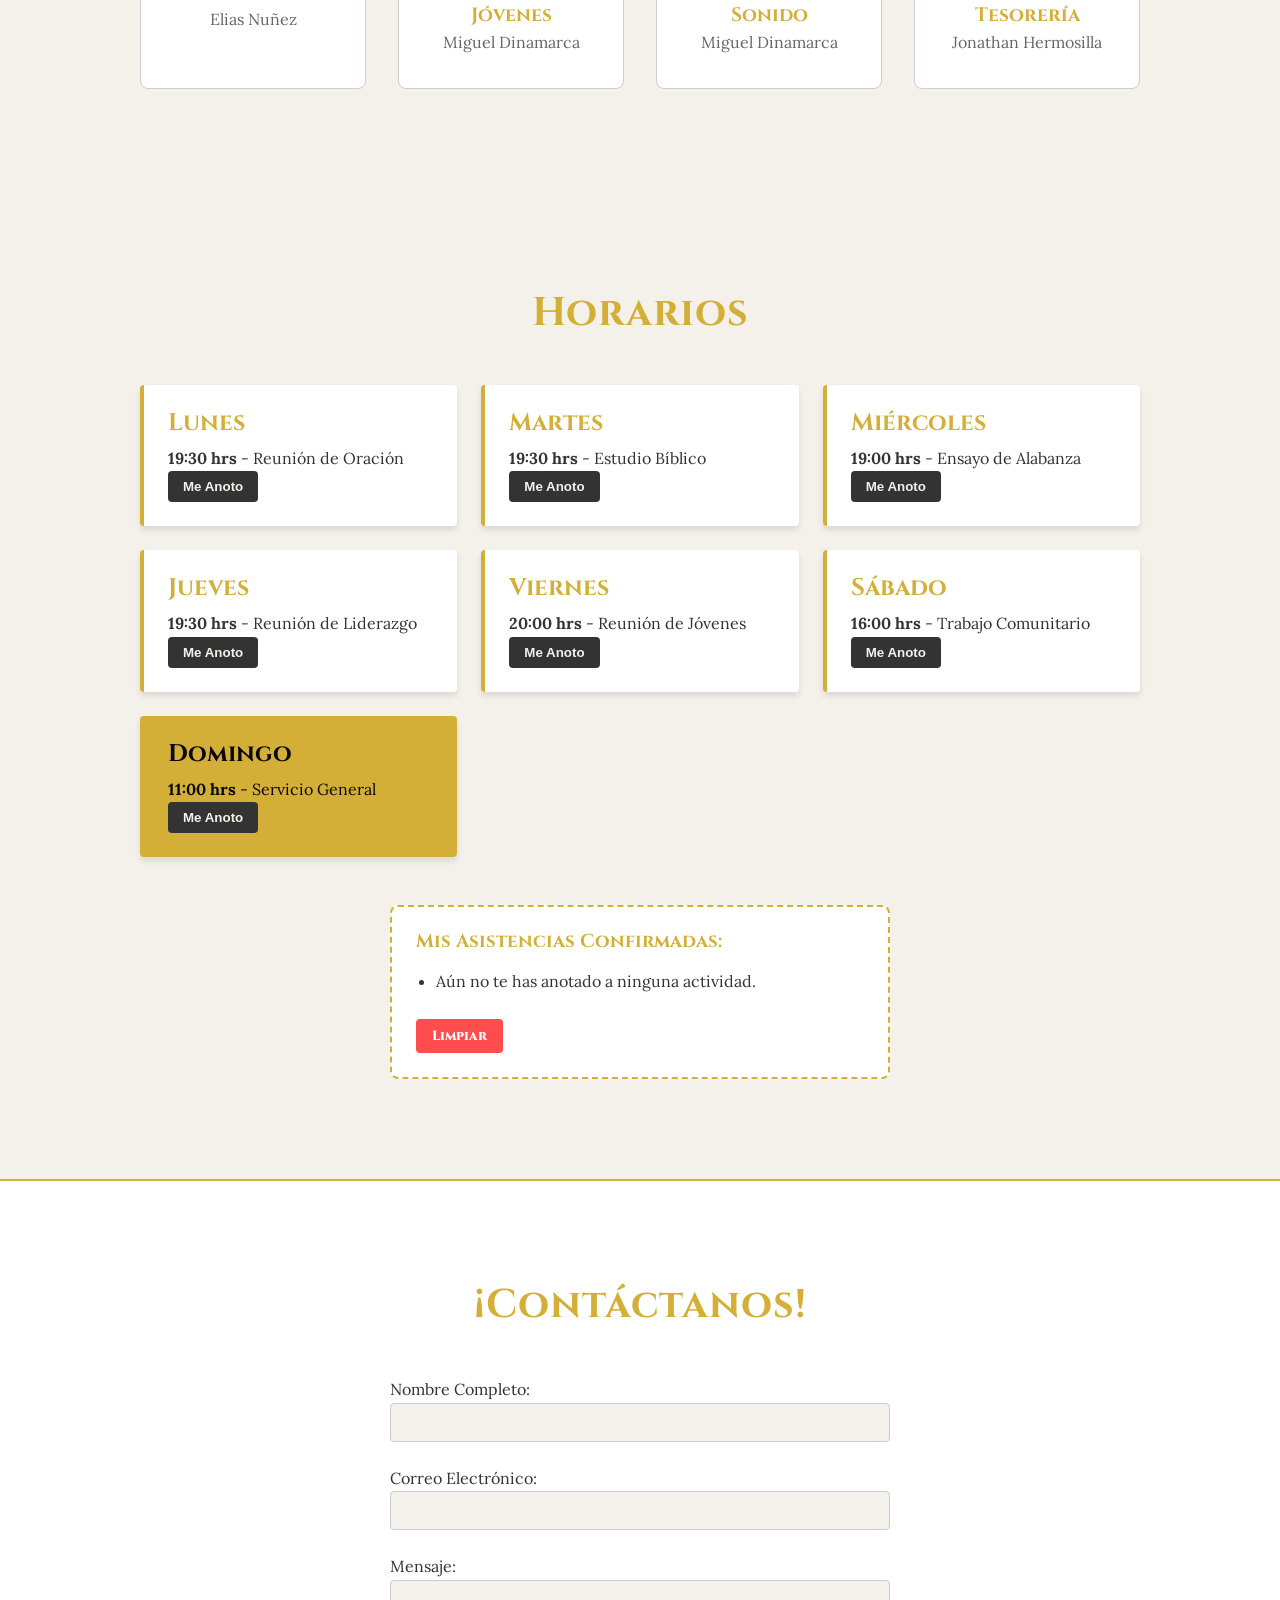
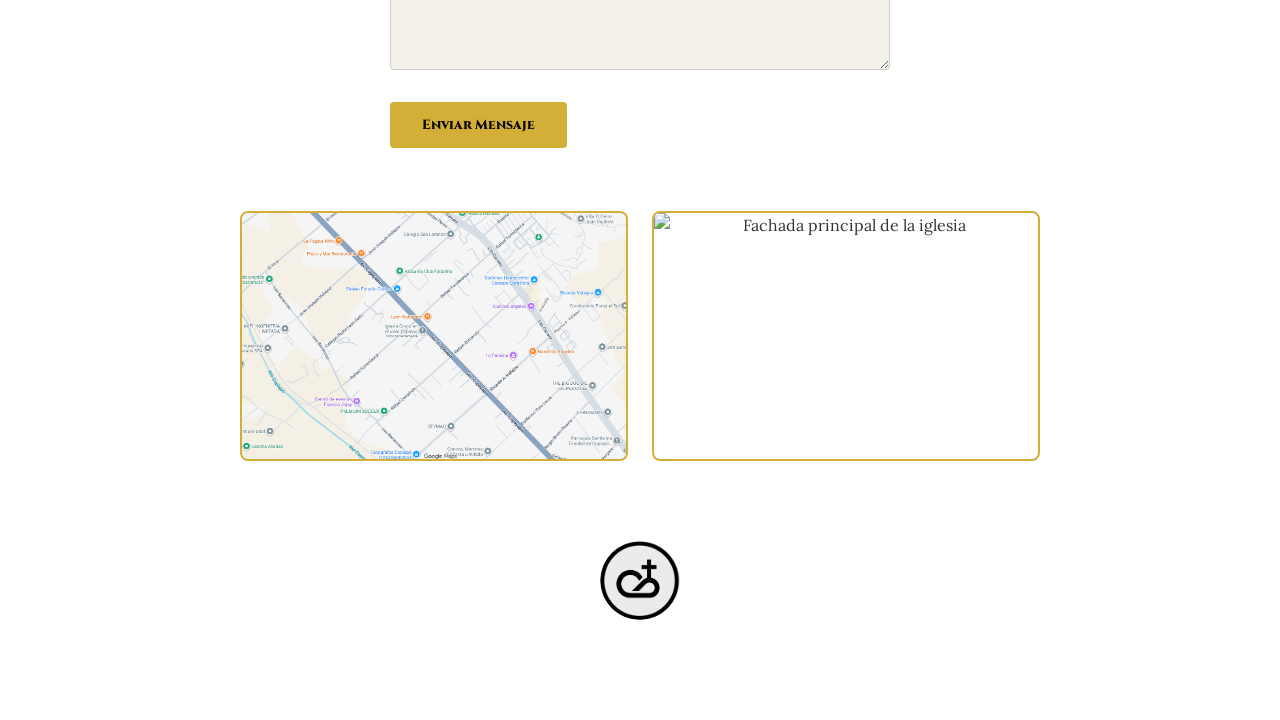
==== commit 709d95ee: "commit final (eva2)" ====
--- a/index.html
+++ b/index.html
@@ -84,7 +84,7 @@
         </section>
 
         <section id="horarios" class="horarios seccion">
-             div class="seccion__contenedor">
+             <div class="seccion__contenedor">
                 <h2 class="seccion__titulo">Horarios</h2>
                 
                 <div class="horarios__lista">
--- a/assets/css/styles.css
+++ b/assets/css/styles.css
@@ -1,6 +1,4 @@
-/* ==========================================================================
-   1. VARIABLES DE SISTEMA Y TEMAS (CLARO / OSCURO)
-   ========================================================================== */
+/* VARIABLES DE SISTEMA Y TEMAS */
 :root {
     --color-primario: #d4af37;
     --color-primario-hover: #b5952f;
@@ -11,7 +9,7 @@
     --transicion-estandar: all 0.3s ease;
 }
 
-/* Tema Claro (Por defecto) */
+/* Tema Claro */
 :root[data-tema="claro"] {
     --color-fondo-principal: #f4f1ea;
     --color-fondo-superficie: #ffffff;
@@ -29,9 +27,7 @@
     --color-borde: #4a3821;
 }
 
-/* ==========================================================================
-   2. RESETEO MODERNO Y ESTILOS GLOBALES
-   ========================================================================== */
+/* RESETEO MODERNO Y ESTILOS GLOBALES */
 *, *::before, *::after {
     box-sizing: border-box;
     margin: 0;
@@ -53,9 +49,7 @@
 a { text-decoration: none; color: inherit; }
 img { display: block; max-width: 100%; }
 
-/* ==========================================================================
-   3. TIPOGRAFÍA Y BOTONES GENERALES
-   ========================================================================== */
+/* 3. TIPOGRAFÍA Y BOTONES GENERALES */
 h1, h2, h3 {
     font-family: var(--fuente-titulos);
     color: var(--color-primario);
@@ -90,8 +84,8 @@
 /* Posicionamiento del botón de modo oscuro */
 .boton-tema {
     position: absolute;
-    right: 20px; /* Lo pega a la orilla derecha */
-    top: 20px;   /* Lo baja un poquito para que se alinee con el título */
+    right: 20px;
+    top: 20px; 
 }
 
 .boton--principal {
@@ -111,9 +105,7 @@
     margin-top: 10px;
 }
 
-/* ==========================================================================
-   4. CABECERA Y NAVEGACIÓN
-   ========================================================================== */
+/* 4. CABECERA Y NAVEGACIÓN */
 .cabecera {
     background-color: var(--color-fondo-superficie);
     border-bottom: 1px solid var(--color-borde);
@@ -170,11 +162,9 @@
     color: var(--color-primario); 
 }
 
-/* ==========================================================================
-   5. SECCIONES ESPECÍFICAS
-   ========================================================================== */
-
-/* --- Portada --- */
+/* SECCIONES ESPECÍFICAS */
+
+/* Portada */
 .portada { 
     min-height: 60vh; 
     display: flex; 
@@ -192,7 +182,7 @@
     color: var(--color-texto-suave); 
 }
 
-/* --- Sobre Nosotros --- */
+/* Sobre Nosotros */
 .nosotros 
 
 .nosotros__cuadricula { 
@@ -229,7 +219,7 @@
     max-width: 450px;
 }
 
-/* --- Equipo --- */
+/* Equipo */
 .equipo__filtros { 
     margin-bottom: 2rem; 
     display: flex; 
@@ -280,7 +270,7 @@
     color: var(--color-texto-suave); 
 }
 
-/* --- Horarios --- */
+/* Horarios */
 .horarios__lista { 
     display: grid; 
     grid-template-columns: repeat(auto-fit, minmax(250px, 1fr)); 
@@ -345,7 +335,7 @@
     list-style: disc; 
 }
 
-/* --- Pie de Página y Formulario --- */
+/* Pie de Página y Formulario */
 .pie-pagina { 
     background-color: var(--color-fondo-superficie); 
     border-top: 2px solid var(--color-primario); 
@@ -450,9 +440,7 @@
     text-align: center; 
 }
 
-/* ==========================================================================
-   6. DISEÑO RESPONSIVO (MOVILES)
-   ========================================================================== */
+/* DISEÑO RESPONSIVO (PARA TELEFONO) */
 @media (max-width: 768px) {
     .portada__titulo { 
         font-size: 2.5rem; 
